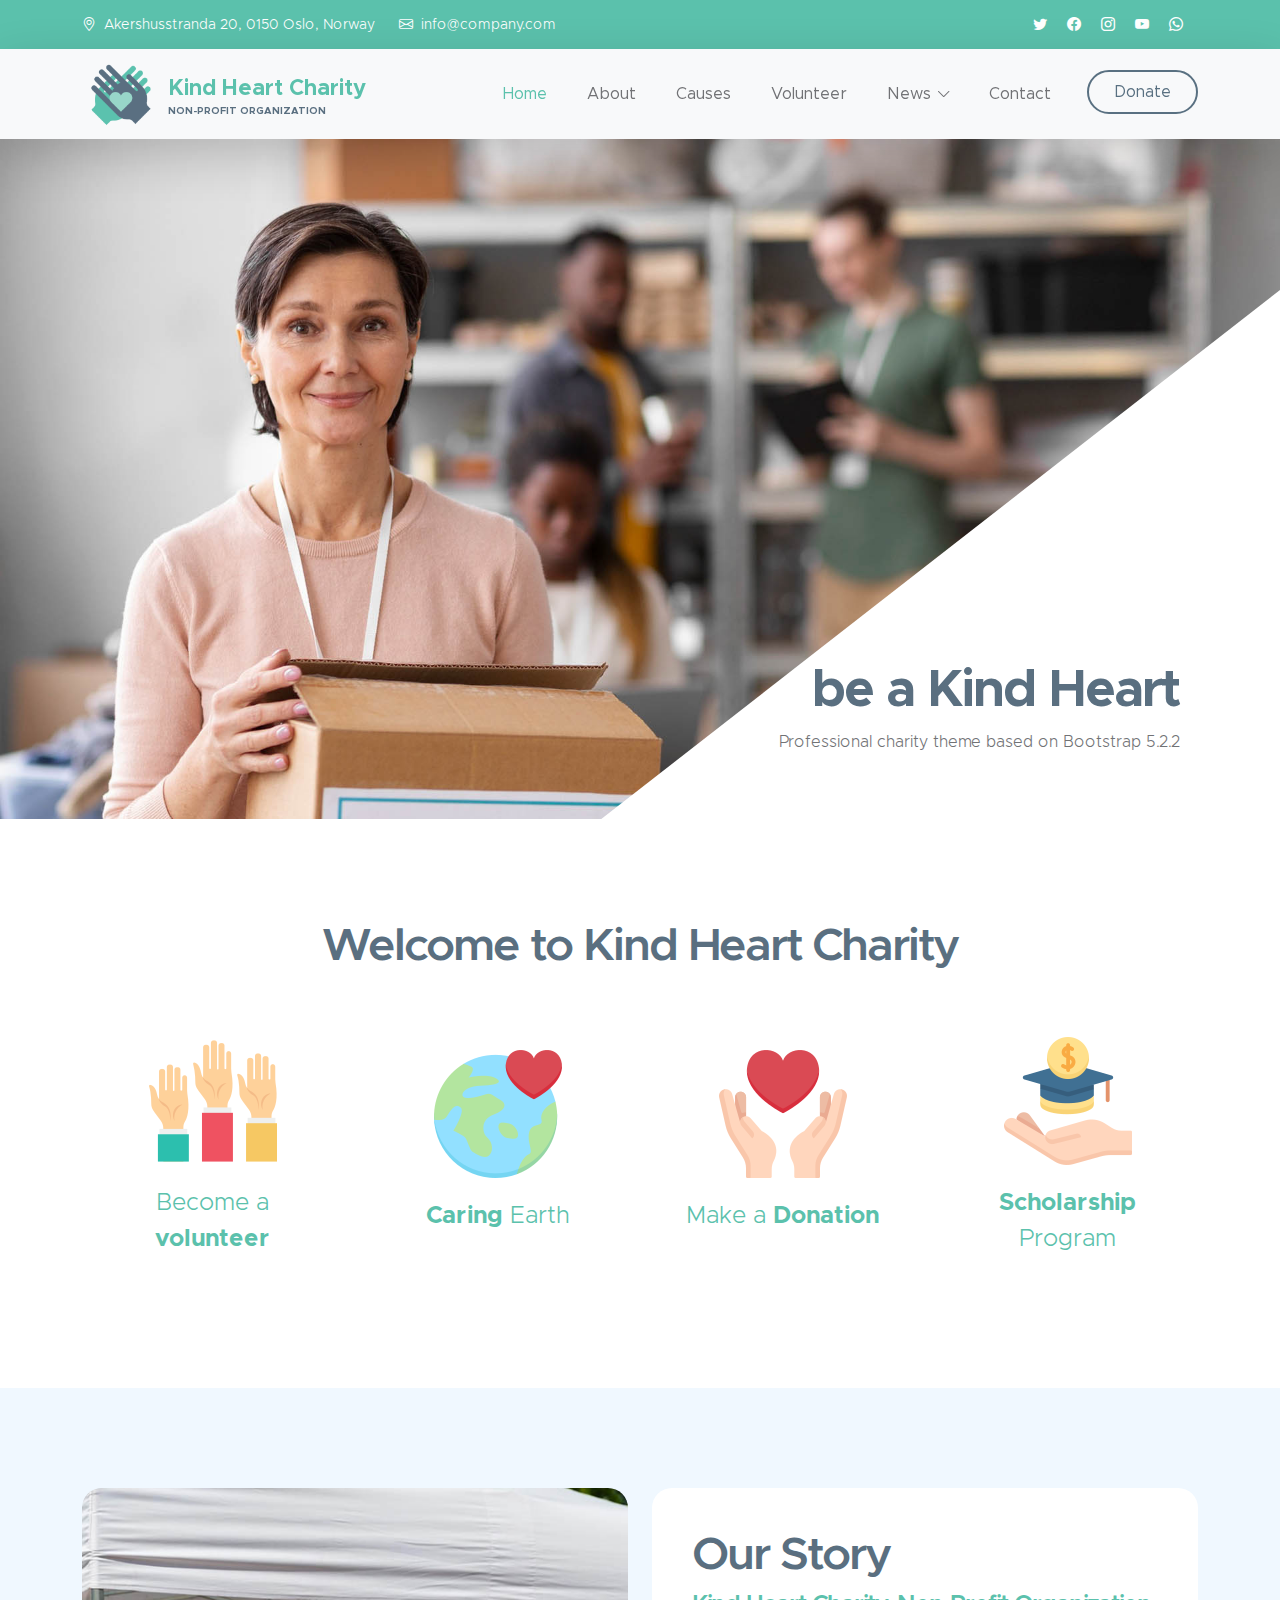
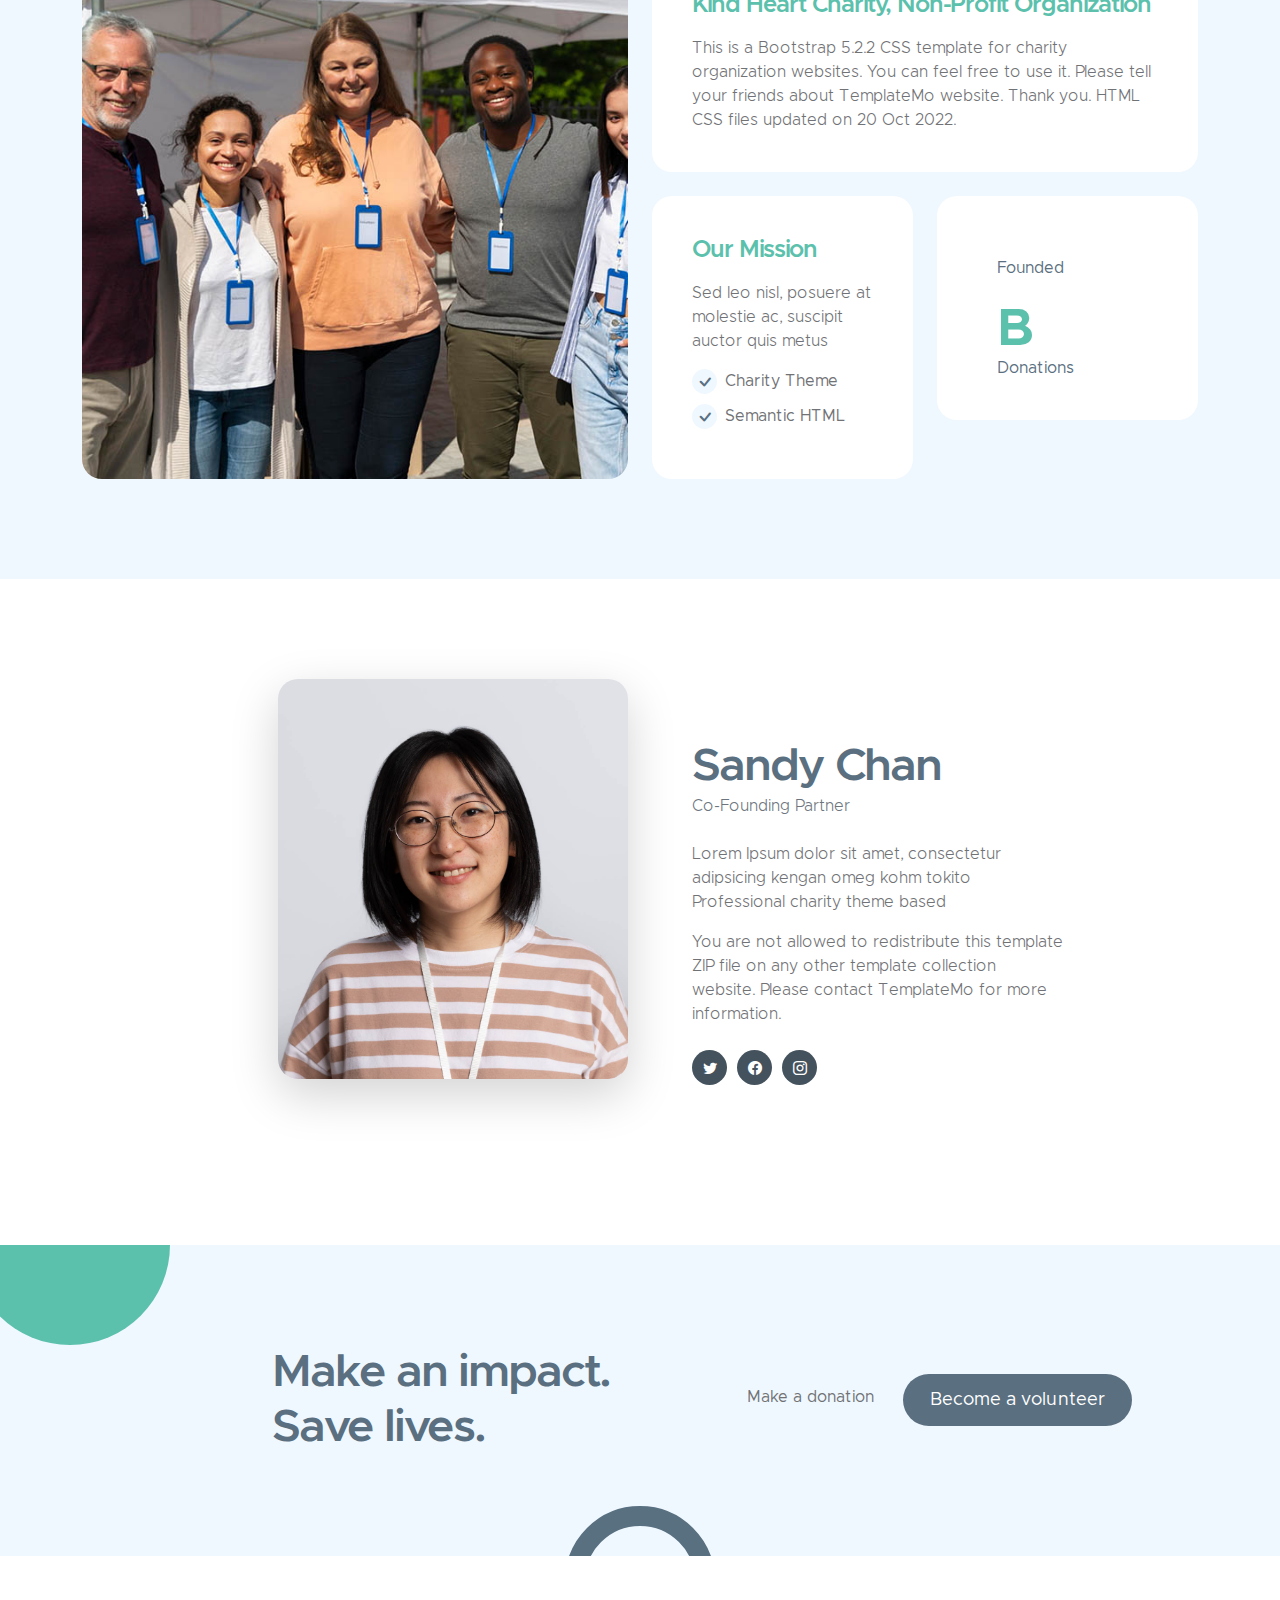
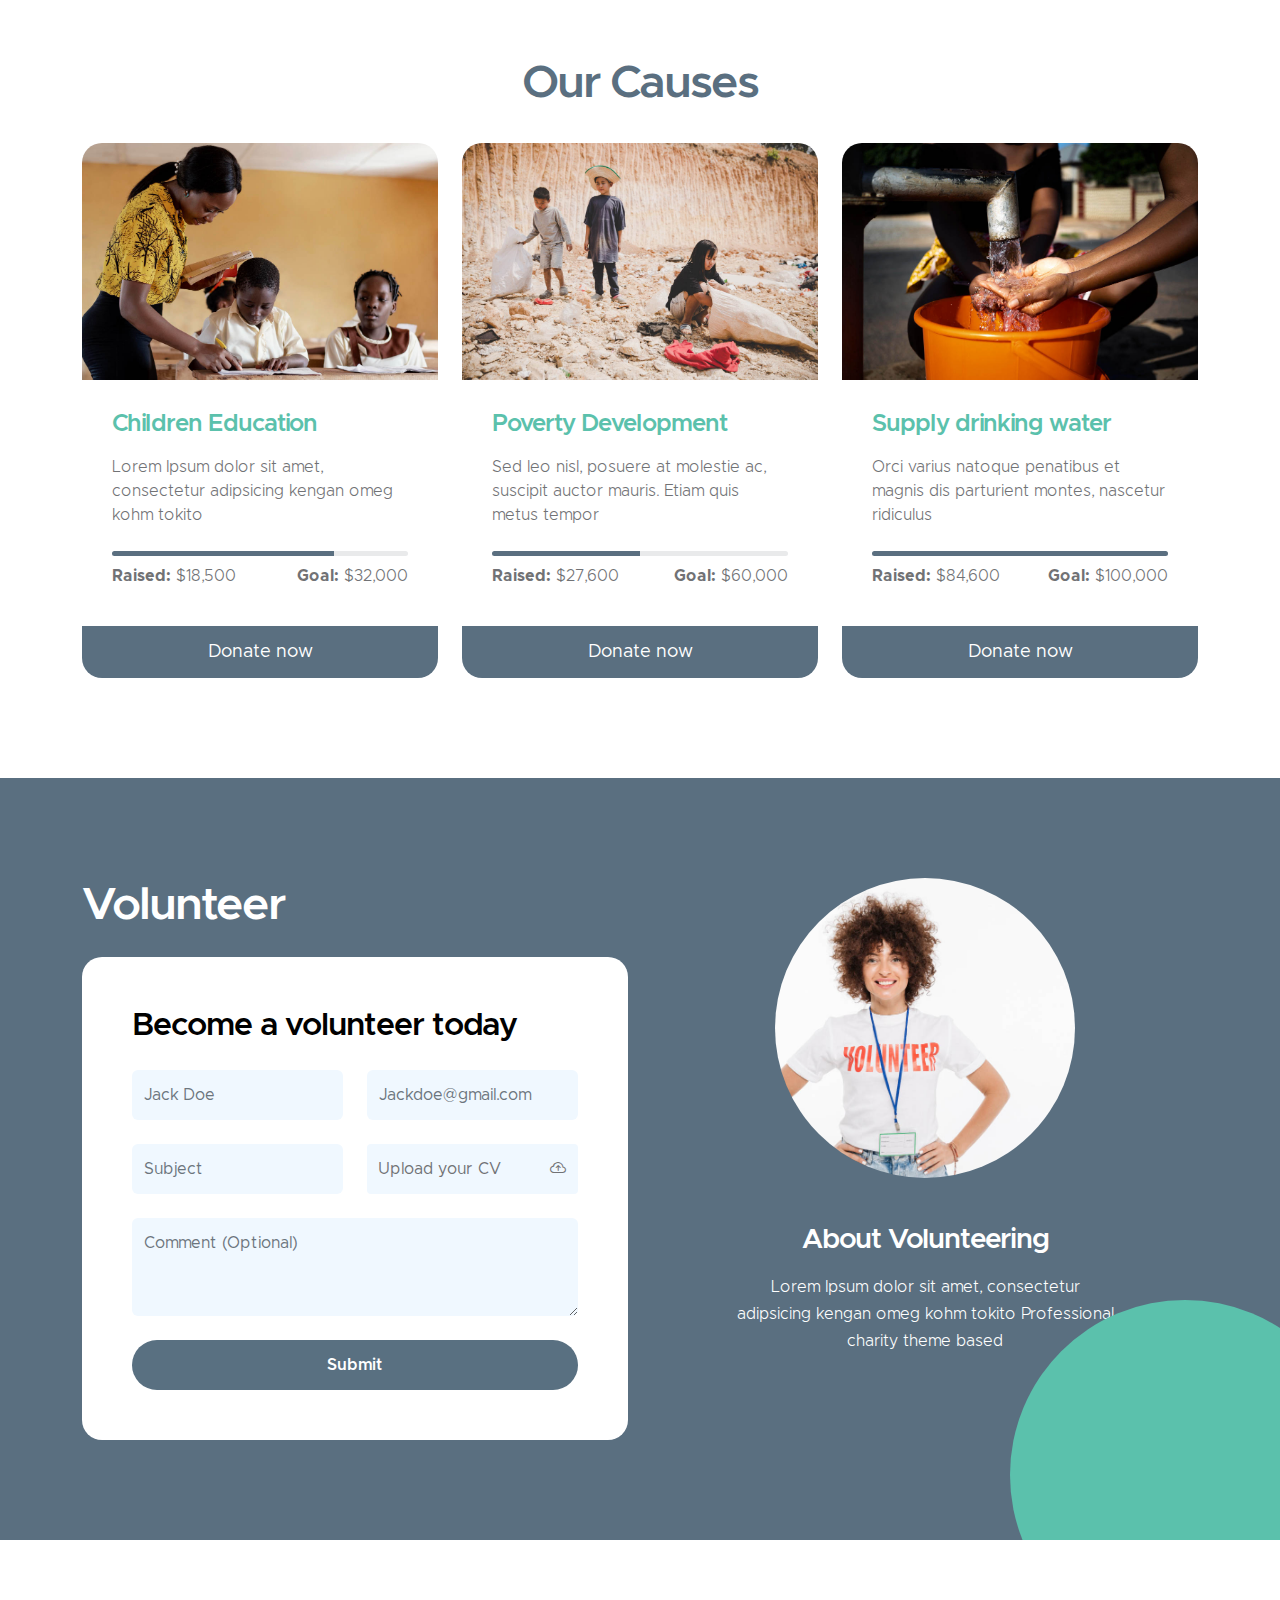
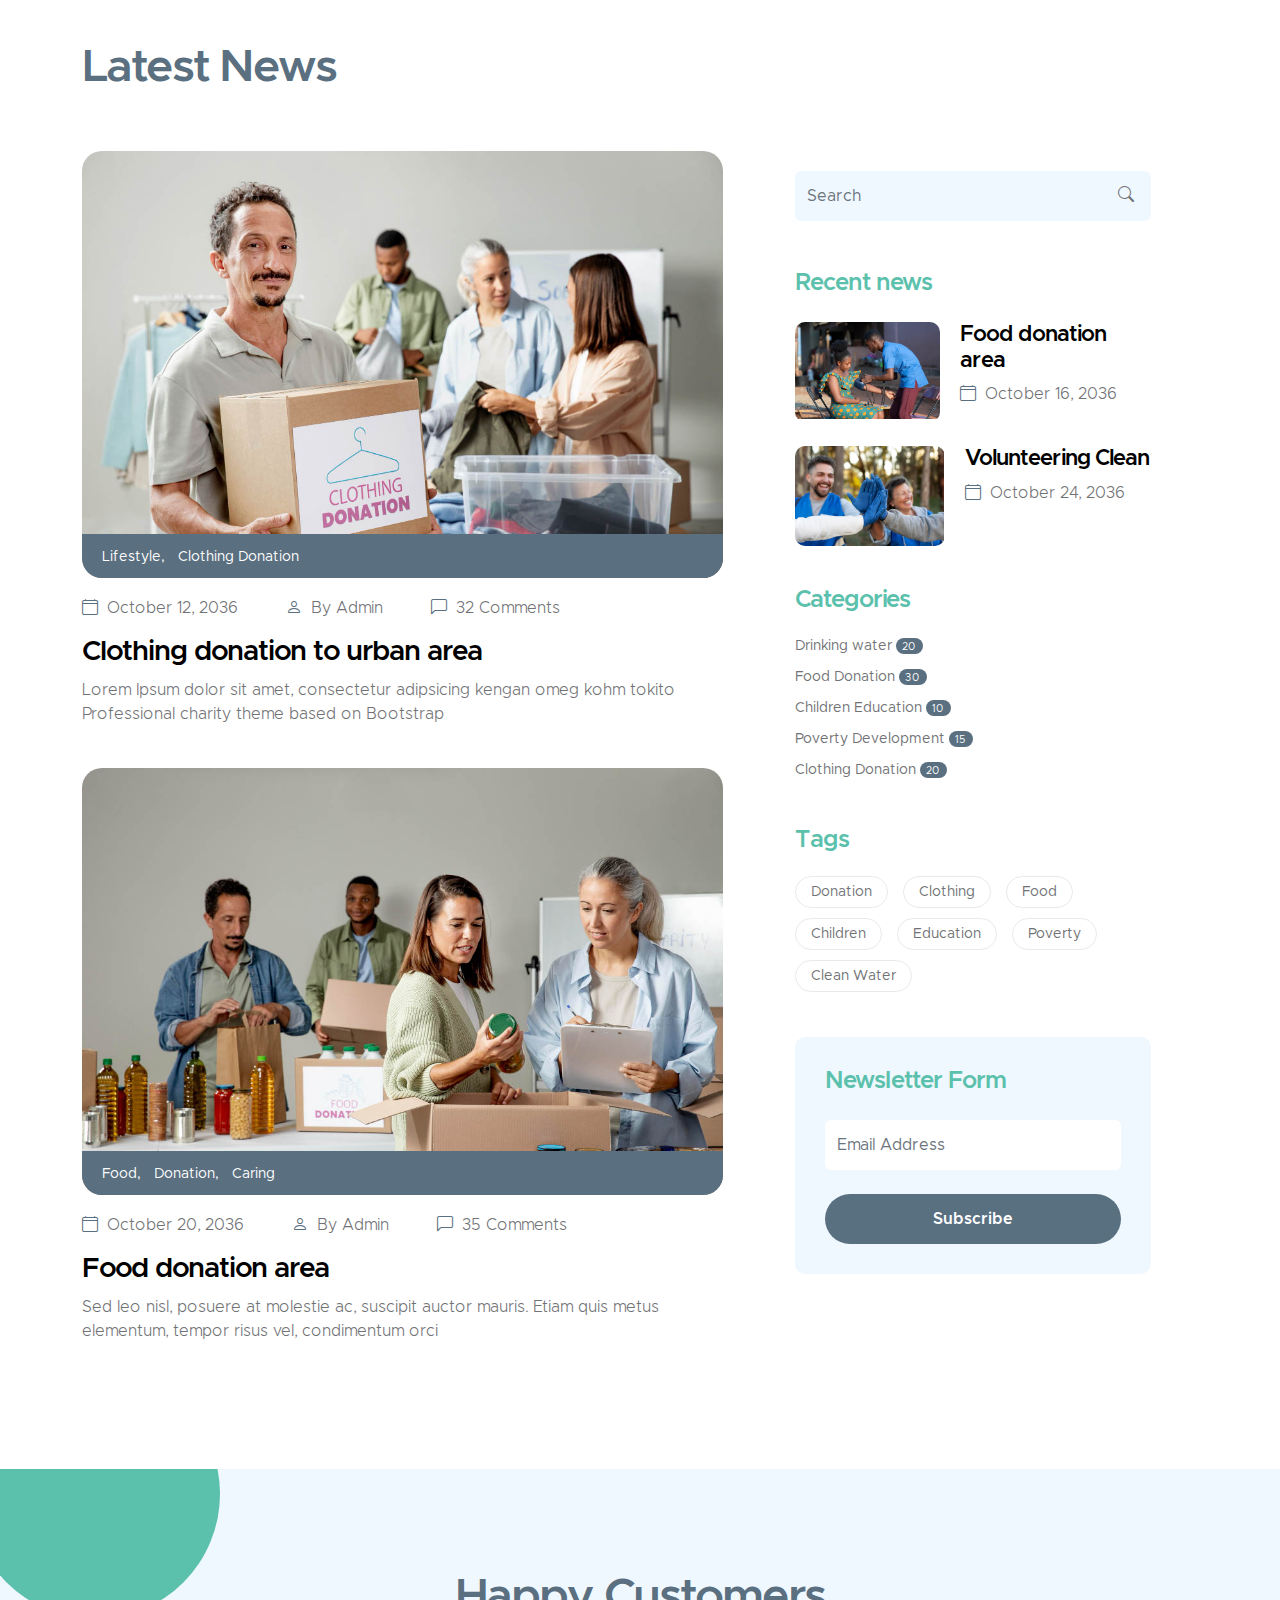
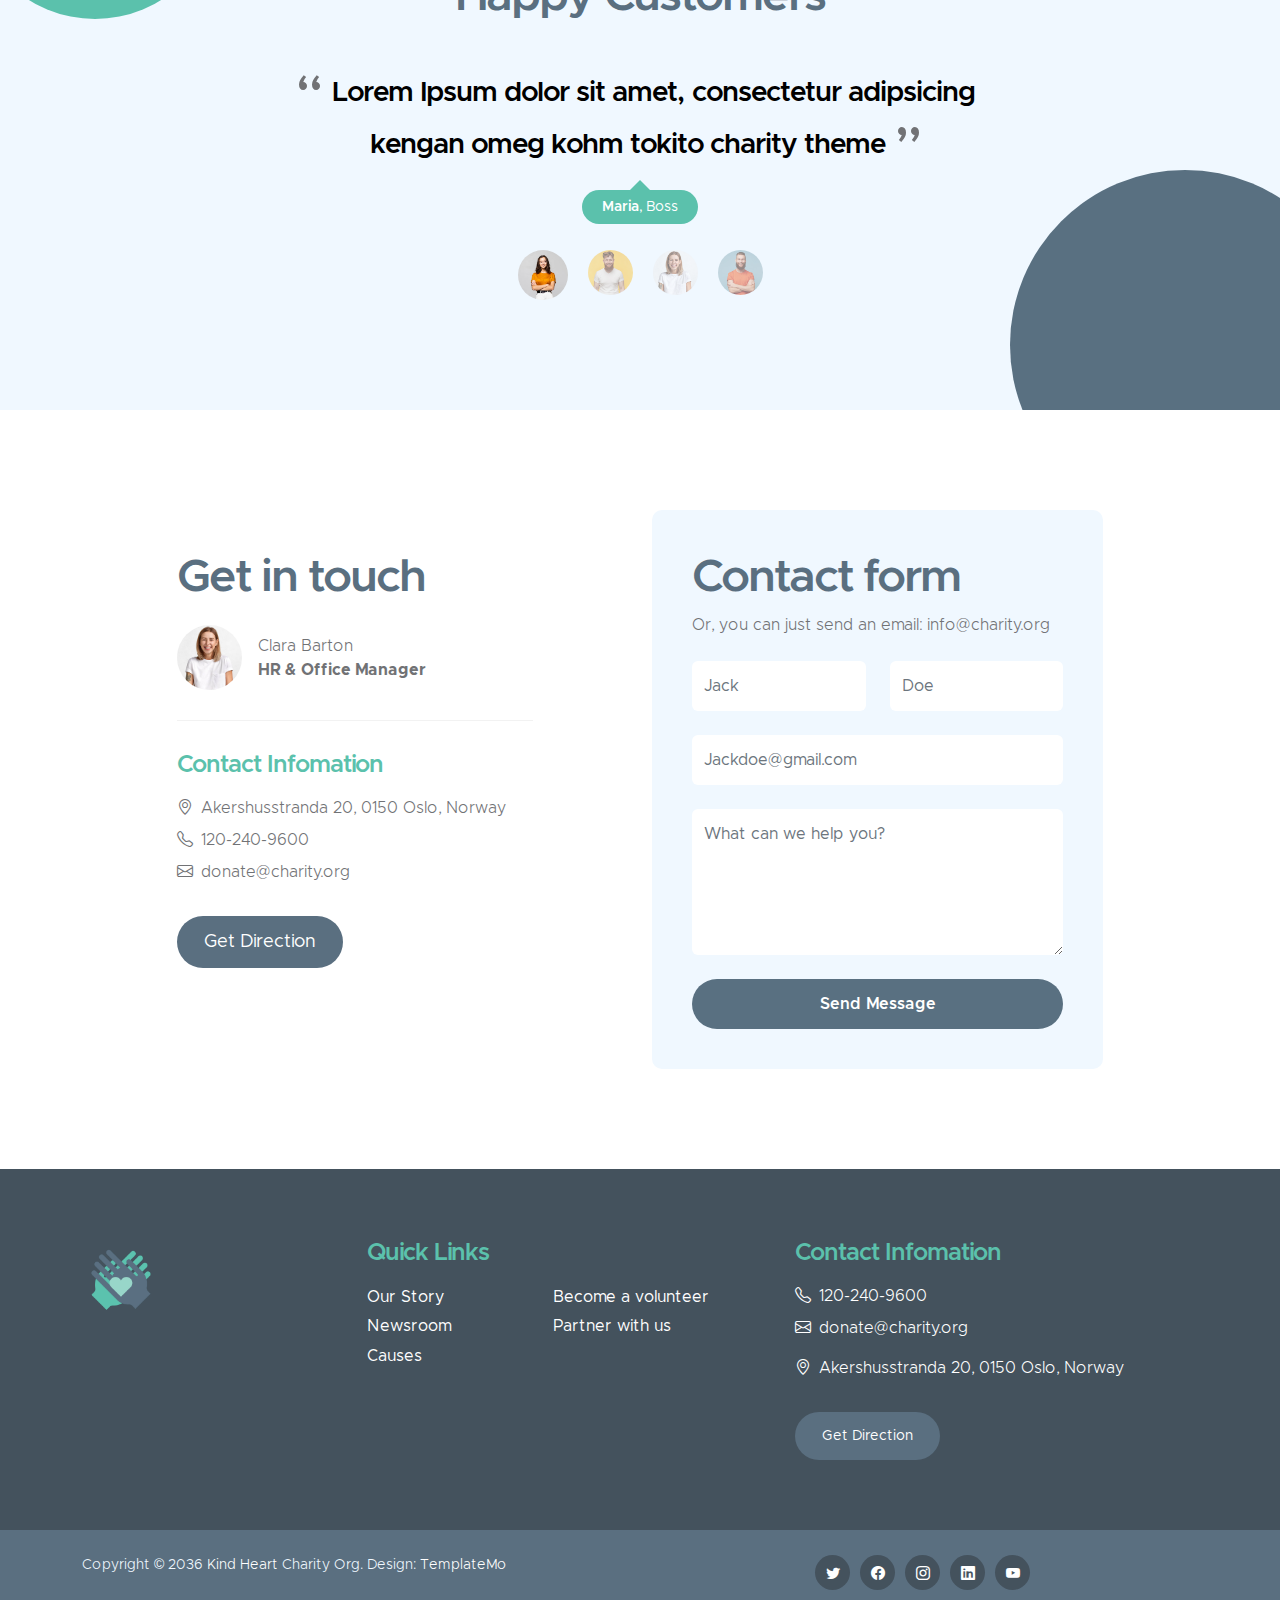
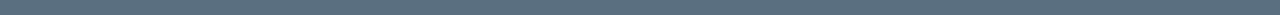
==== index.html @ f22fd6fd "Initial Commit" ====
<!doctype html>
<html lang="en">
    <head>
        <meta charset="utf-8">
        <meta name="viewport" content="width=device-width, initial-scale=1">

        <meta name="description" content="">
        <meta name="author" content="">

        <title>Kind Heart Charity - Free Bootstrap 5.2.2 CSS Template</title>

        <!-- CSS FILES -->        
        <link href="css/bootstrap.min.css" rel="stylesheet">

        <link href="css/bootstrap-icons.css" rel="stylesheet">

        <link href="css/templatemo-kind-heart-charity.css" rel="stylesheet">
<!--

TemplateMo 581 Kind Heart Charity

https://templatemo.com/tm-581-kind-heart-charity

-->

    </head>
    
    <body id="section_1">

        <header class="site-header">
            <div class="container">
                <div class="row">
                    
                    <div class="col-lg-8 col-12 d-flex flex-wrap">
                        <p class="d-flex me-4 mb-0">
                            <i class="bi-geo-alt me-2"></i>
                            Akershusstranda 20, 0150 Oslo, Norway
                        </p>

                        <p class="d-flex mb-0">
                            <i class="bi-envelope me-2"></i>

                            <a href="mailto:info@company.com">
                                info@company.com
                            </a>
                        </p>
                    </div>

                    <div class="col-lg-3 col-12 ms-auto d-lg-block d-none">
                        <ul class="social-icon">
                            <li class="social-icon-item">
                                <a href="#" class="social-icon-link bi-twitter"></a>
                            </li>

                            <li class="social-icon-item">
                                <a href="#" class="social-icon-link bi-facebook"></a>
                            </li>

                            <li class="social-icon-item">
                                <a href="#" class="social-icon-link bi-instagram"></a>
                            </li>

                            <li class="social-icon-item">
                                <a href="#" class="social-icon-link bi-youtube"></a>
                            </li>

                            <li class="social-icon-item">
                                <a href="#" class="social-icon-link bi-whatsapp"></a>
                            </li>
                        </ul>
                    </div>

                </div>
            </div>
        </header>

        <nav class="navbar navbar-expand-lg bg-light shadow-lg">
            <div class="container">
                <a class="navbar-brand" href="index.html">
                    <img src="images/logo.png" class="logo img-fluid" alt="Kind Heart Charity">
                    <span>
                        Kind Heart Charity
                        <small>Non-profit Organization</small>
                    </span>
                </a>

                <button class="navbar-toggler" type="button" data-bs-toggle="collapse" data-bs-target="#navbarNav" aria-controls="navbarNav" aria-expanded="false" aria-label="Toggle navigation">
                    <span class="navbar-toggler-icon"></span>
                </button>

                <div class="collapse navbar-collapse" id="navbarNav">
                    <ul class="navbar-nav ms-auto">
                        <li class="nav-item">
                            <a class="nav-link click-scroll" href="#top">Home</a>
                        </li>

                        <li class="nav-item">
                            <a class="nav-link click-scroll" href="#section_2">About</a>
                        </li>

                        <li class="nav-item">
                            <a class="nav-link click-scroll" href="#section_3">Causes</a>
                        </li>

                        <li class="nav-item">
                            <a class="nav-link click-scroll" href="#section_4">Volunteer</a>
                        </li>

                        <li class="nav-item dropdown">
                            <a class="nav-link click-scroll dropdown-toggle" href="#section_5" id="navbarLightDropdownMenuLink" role="button" data-bs-toggle="dropdown" aria-expanded="false">News</a>

                            <ul class="dropdown-menu dropdown-menu-light" aria-labelledby="navbarLightDropdownMenuLink">
                                <li><a class="dropdown-item" href="news.html">News Listing</a></li>

                                <li><a class="dropdown-item" href="news-detail.html">News Detail</a></li>
                            </ul>
                        </li>

                        <li class="nav-item">
                            <a class="nav-link click-scroll" href="#section_6">Contact</a>
                        </li>

                        <li class="nav-item ms-3">
                            <a class="nav-link custom-btn custom-border-btn btn" href="donate.html">Donate</a>
                        </li>
                    </ul>
                </div>
            </div>
        </nav>

        <main>

            <section class="hero-section hero-section-full-height">
                <div class="container-fluid">
                    <div class="row">

                        <div class="col-lg-12 col-12 p-0">
                            <div id="hero-slide" class="carousel carousel-fade slide" data-bs-ride="carousel">
                                <div class="carousel-inner">
                                    <div class="carousel-item active">
                                        <img src="images/slide/volunteer-helping-with-donation-box.jpg" class="carousel-image img-fluid" alt="...">
                                        
                                        <div class="carousel-caption d-flex flex-column justify-content-end">
                                            <h1>be a Kind Heart</h1>
                                            
                                            <p>Professional charity theme based on Bootstrap 5.2.2</p>
                                        </div>
                                    </div>

                                    <div class="carousel-item">
                                        <img src="images/slide/volunteer-selecting-organizing-clothes-donations-charity.jpg" class="carousel-image img-fluid" alt="...">
                                        
                                        <div class="carousel-caption d-flex flex-column justify-content-end">
                                            <h1>Non-profit</h1>
                                            
                                            <p>You can support us to grow more</p>
                                        </div>
                                    </div>

                                    <div class="carousel-item">
                                        <img src="images/slide/medium-shot-people-collecting-donations.jpg" class="carousel-image img-fluid" alt="...">
                                        
                                        <div class="carousel-caption d-flex flex-column justify-content-end">
                                            <h1>Humanity</h1>
                                            
                                            <p>Please tell your friends about our website</p>
                                        </div>
                                    </div>
                                </div>

                                <button class="carousel-control-prev" type="button" data-bs-target="#hero-slide" data-bs-slide="prev">
                                    <span class="carousel-control-prev-icon" aria-hidden="true"></span>
                                    <span class="visually-hidden">Previous</span>
                                </button>

                                <button class="carousel-control-next" type="button" data-bs-target="#hero-slide" data-bs-slide="next">
                                    <span class="carousel-control-next-icon" aria-hidden="true"></span>
                                    <span class="visually-hidden">Next</span>
                                </button>
                            </div>
                        </div>

                    </div>
                </div>
            </section>


            <section class="section-padding">
                <div class="container">
                    <div class="row">

                        <div class="col-lg-10 col-12 text-center mx-auto">
                            <h2 class="mb-5">Welcome to Kind Heart Charity</h2>
                        </div>

                        <div class="col-lg-3 col-md-6 col-12 mb-4 mb-lg-0">
                            <div class="featured-block d-flex justify-content-center align-items-center">
                                <a href="donate.html" class="d-block">
                                    <img src="images/icons/hands.png" class="featured-block-image img-fluid" alt="">

                                    <p class="featured-block-text">Become a <strong>volunteer</strong></p>
                                </a>
                            </div>
                        </div>

                        <div class="col-lg-3 col-md-6 col-12 mb-4 mb-lg-0 mb-md-4">
                            <div class="featured-block d-flex justify-content-center align-items-center">
                                <a href="donate.html" class="d-block">
                                    <img src="images/icons/heart.png" class="featured-block-image img-fluid" alt="">

                                    <p class="featured-block-text"><strong>Caring</strong> Earth</p>
                                </a>
                            </div>
                        </div>

                        <div class="col-lg-3 col-md-6 col-12 mb-4 mb-lg-0 mb-md-4">
                            <div class="featured-block d-flex justify-content-center align-items-center">
                                <a href="donate.html" class="d-block">
                                    <img src="images/icons/receive.png" class="featured-block-image img-fluid" alt="">

                                    <p class="featured-block-text">Make a <strong>Donation</strong></p>
                                </a>
                            </div>
                        </div>

                        <div class="col-lg-3 col-md-6 col-12 mb-4 mb-lg-0">
                            <div class="featured-block d-flex justify-content-center align-items-center">
                                <a href="donate.html" class="d-block">
                                    <img src="images/icons/scholarship.png" class="featured-block-image img-fluid" alt="">

                                    <p class="featured-block-text"><strong>Scholarship</strong> Program</p>
                                </a>
                            </div>
                        </div>

                    </div>
                </div>
            </section>

            <section class="section-padding section-bg" id="section_2">
                <div class="container">
                    <div class="row">

                        <div class="col-lg-6 col-12 mb-5 mb-lg-0">
                            <img src="images/group-people-volunteering-foodbank-poor-people.jpg" class="custom-text-box-image img-fluid" alt="">
                        </div>

                        <div class="col-lg-6 col-12">
                            <div class="custom-text-box">
                                <h2 class="mb-2">Our Story</h2>

                                <h5 class="mb-3">Kind Heart Charity, Non-Profit Organization</h5>

                                <p class="mb-0">This is a Bootstrap 5.2.2 CSS template for charity organization websites. You can feel free to use it. Please tell your friends about TemplateMo website. Thank you. HTML CSS files updated on 20 Oct 2022.</p>
                            </div>
                            
                            <div class="row">
                                <div class="col-lg-6 col-md-6 col-12">
                                    <div class="custom-text-box mb-lg-0">
                                        <h5 class="mb-3">Our Mission</h5>

                                        <p>Sed leo nisl, posuere at molestie ac, suscipit auctor quis metus</p>

                                        <ul class="custom-list mt-2">
                                            <li class="custom-list-item d-flex">
                                                <i class="bi-check custom-text-box-icon me-2"></i>
                                                Charity Theme
                                            </li>

                                            <li class="custom-list-item d-flex">
                                                <i class="bi-check custom-text-box-icon me-2"></i>
                                                Semantic HTML
                                            </li>
                                        </ul>
                                    </div>
                                </div>

                                <div class="col-lg-6 col-md-6 col-12">
                                    <div class="custom-text-box d-flex flex-wrap d-lg-block mb-lg-0">
                                        <div class="counter-thumb"> 
                                            <div class="d-flex">
                                                <span class="counter-number" data-from="1" data-to="2009" data-speed="1000"></span>
                                                <span class="counter-number-text"></span>
                                            </div>

                                            <span class="counter-text">Founded</span>
                                        </div> 

                                        <div class="counter-thumb mt-4"> 
                                            <div class="d-flex">
                                                <span class="counter-number" data-from="1" data-to="120" data-speed="1000"></span>
                                                <span class="counter-number-text">B</span>
                                            </div>

                                            <span class="counter-text">Donations</span>
                                        </div> 
                                    </div>
                                </div>
                            </div>
                        </div>

                    </div>
                </div>
            </section>


            <section class="about-section section-padding">
                <div class="container">
                    <div class="row">

                        <div class="col-lg-6 col-md-5 col-12">
                            <img src="images/portrait-volunteer-who-organized-donations-charity.jpg" class="about-image ms-lg-auto bg-light shadow-lg img-fluid" alt="">
                        </div>

                        <div class="col-lg-5 col-md-7 col-12">
                            <div class="custom-text-block">
                                <h2 class="mb-0">Sandy Chan</h2>

                                <p class="text-muted mb-lg-4 mb-md-4">Co-Founding Partner</p>

                                <p>Lorem Ipsum dolor sit amet, consectetur adipsicing kengan omeg kohm tokito Professional charity theme based</p>

                                <p>You are not allowed to redistribute this template ZIP file on any other template collection website. Please contact TemplateMo for more information.</p>

                                <ul class="social-icon mt-4">
                                    <li class="social-icon-item">
                                        <a href="#" class="social-icon-link bi-twitter"></a>
                                    </li>

                                    <li class="social-icon-item">
                                        <a href="#" class="social-icon-link bi-facebook"></a>
                                    </li>

                                    <li class="social-icon-item">
                                        <a href="#" class="social-icon-link bi-instagram"></a>
                                    </li>
                                </ul>
                            </div>
                        </div>

                    </div>
                </div>
            </section>

            <section class="cta-section section-padding section-bg">
                <div class="container">
                    <div class="row justify-content-center align-items-center">

                        <div class="col-lg-5 col-12 ms-auto">
                            <h2 class="mb-0">Make an impact. <br> Save lives.</h2>
                        </div>

                        <div class="col-lg-5 col-12">
                            <a href="#" class="me-4">Make a donation</a>

                            <a href="#section_4" class="custom-btn btn smoothscroll">Become a volunteer</a>
                        </div>

                    </div>
                </div>
            </section>


            <section class="section-padding" id="section_3">
                <div class="container">
                    <div class="row">

                        <div class="col-lg-12 col-12 text-center mb-4">
                            <h2>Our Causes</h2>
                        </div>

                        <div class="col-lg-4 col-md-6 col-12 mb-4 mb-lg-0">
                            <div class="custom-block-wrap">
                                <img src="images/causes/group-african-kids-paying-attention-class.jpg" class="custom-block-image img-fluid" alt="">

                                <div class="custom-block">
                                    <div class="custom-block-body">
                                        <h5 class="mb-3">Children Education</h5>

                                        <p>Lorem Ipsum dolor sit amet, consectetur adipsicing kengan omeg kohm tokito</p>

                                        <div class="progress mt-4">
                                            <div class="progress-bar w-75" role="progressbar" aria-valuenow="75" aria-valuemin="0" aria-valuemax="100"></div>
                                        </div>

                                        <div class="d-flex align-items-center my-2">
                                            <p class="mb-0">
                                                <strong>Raised:</strong>
                                                $18,500
                                            </p>

                                            <p class="ms-auto mb-0">
                                                <strong>Goal:</strong>
                                                $32,000
                                            </p>
                                        </div>
                                    </div>

                                    <a href="donate.html" class="custom-btn btn">Donate now</a>
                                </div>
                            </div>
                        </div>

                        <div class="col-lg-4 col-md-6 col-12 mb-4 mb-lg-0">
                            <div class="custom-block-wrap">
                                <img src="images/causes/poor-child-landfill-looks-forward-with-hope.jpg" class="custom-block-image img-fluid" alt="">

                                <div class="custom-block">
                                    <div class="custom-block-body">
                                        <h5 class="mb-3">Poverty Development</h5>

                                        <p>Sed leo nisl, posuere at molestie ac, suscipit auctor mauris. Etiam quis metus tempor</p>

                                        <div class="progress mt-4">
                                            <div class="progress-bar w-50" role="progressbar" aria-valuenow="50" aria-valuemin="0" aria-valuemax="100"></div>
                                        </div>

                                        <div class="d-flex align-items-center my-2">
                                            <p class="mb-0">
                                                <strong>Raised:</strong>
                                                $27,600
                                            </p>

                                            <p class="ms-auto mb-0">
                                                <strong>Goal:</strong>
                                                $60,000
                                            </p>
                                        </div>
                                    </div>

                                    <a href="donate.html" class="custom-btn btn">Donate now</a>
                                </div>
                            </div>
                        </div>

                        <div class="col-lg-4 col-md-6 col-12">
                            <div class="custom-block-wrap">
                                <img src="images/causes/african-woman-pouring-water-recipient-outdoors.jpg" class="custom-block-image img-fluid" alt="">

                                <div class="custom-block">
                                    <div class="custom-block-body">
                                        <h5 class="mb-3">Supply drinking water</h5>

                                        <p>Orci varius natoque penatibus et magnis dis parturient montes, nascetur ridiculus</p>

                                        <div class="progress mt-4">
                                            <div class="progress-bar w-100" role="progressbar" aria-valuenow="100" aria-valuemin="0" aria-valuemax="100"></div>
                                        </div>

                                        <div class="d-flex align-items-center my-2">
                                            <p class="mb-0">
                                                <strong>Raised:</strong>
                                                $84,600
                                            </p>

                                            <p class="ms-auto mb-0">
                                                <strong>Goal:</strong>
                                                $100,000
                                            </p>
                                        </div>
                                    </div>

                                    <a href="donate.html" class="custom-btn btn">Donate now</a>
                                </div>
                            </div>
                        </div>

                    </div>
                </div>
            </section>

            <section class="volunteer-section section-padding" id="section_4">
                <div class="container">
                    <div class="row">

                        <div class="col-lg-6 col-12">
                            <h2 class="text-white mb-4">Volunteer</h2>

                            <form class="custom-form volunteer-form mb-5 mb-lg-0" action="#" method="post" role="form">
                                <h3 class="mb-4">Become a volunteer today</h3>

                                <div class="row">
                                    <div class="col-lg-6 col-12">
                                        <input type="text" name="volunteer-name" id="volunteer-name" class="form-control" placeholder="Jack Doe" required>
                                    </div>

                                    <div class="col-lg-6 col-12">    
                                        <input type="email" name="volunteer-email" id="volunteer-email" pattern="[^ @]*@[^ @]*" class="form-control" placeholder="Jackdoe@gmail.com" required>
                                    </div>

                                    <div class="col-lg-6 col-12">
                                        <input type="text" name="volunteer-subject" id="volunteer-subject" class="form-control" placeholder="Subject" required>
                                    </div>

                                    <div class="col-lg-6 col-12">
                                        <div class="input-group input-group-file">
                                            <input type="file" class="form-control" id="inputGroupFile02">
                                            
                                            <label class="input-group-text" for="inputGroupFile02">Upload your CV</label>

                                            <i class="bi-cloud-arrow-up ms-auto"></i>
                                        </div>
                                    </div>
                                </div>

                                <textarea name="volunteer-message" rows="3" class="form-control" id="volunteer-message" placeholder="Comment (Optional)"></textarea>

                                <button type="submit" class="form-control">Submit</button>
                            </form>
                        </div>

                        <div class="col-lg-6 col-12">
                            <img src="images/smiling-casual-woman-dressed-volunteer-t-shirt-with-badge.jpg" class="volunteer-image img-fluid" alt="">

                            <div class="custom-block-body text-center">
                                <h4 class="text-white mt-lg-3 mb-lg-3">About Volunteering</h4>

                                <p class="text-white">Lorem Ipsum dolor sit amet, consectetur adipsicing kengan omeg kohm tokito Professional charity theme based</p>
                            </div>
                        </div>

                    </div>
                </div>
            </section>

            <section class="news-section section-padding" id="section_5">
                <div class="container">
                    <div class="row">

                        <div class="col-lg-12 col-12 mb-5">
                            <h2>Latest News</h2>
                        </div>

                        <div class="col-lg-7 col-12">
                            <div class="news-block">
                                <div class="news-block-top">
                                    <a href="news-detail.html">
                                        <img src="images/news/medium-shot-volunteers-with-clothing-donations.jpg" class="news-image img-fluid" alt="">
                                    </a>

                                    <div class="news-category-block">
                                        <a href="#" class="category-block-link">
                                            Lifestyle,
                                        </a>

                                        <a href="#" class="category-block-link">
                                            Clothing Donation
                                        </a>
                                    </div>
                                </div>

                                <div class="news-block-info">
                                    <div class="d-flex mt-2">
                                        <div class="news-block-date">
                                            <p>
                                                <i class="bi-calendar4 custom-icon me-1"></i>
                                                October 12, 2036
                                            </p>
                                        </div>

                                        <div class="news-block-author mx-5">
                                            <p>
                                                <i class="bi-person custom-icon me-1"></i>
                                                By Admin
                                            </p>
                                        </div>

                                        <div class="news-block-comment">
                                            <p>
                                                <i class="bi-chat-left custom-icon me-1"></i>
                                                32 Comments
                                            </p>
                                        </div>
                                    </div>

                                    <div class="news-block-title mb-2">
                                        <h4><a href="news-detail.html" class="news-block-title-link">Clothing donation to urban area</a></h4>
                                    </div>

                                    <div class="news-block-body">
                                        <p>Lorem Ipsum dolor sit amet, consectetur adipsicing kengan omeg kohm tokito Professional charity theme based on Bootstrap</p>
                                    </div>
                                </div>
                            </div>

                            <div class="news-block mt-3">
                                <div class="news-block-top">
                                    <a href="news-detail.html">
                                        <img src="images/news/medium-shot-people-collecting-foodstuff.jpg" class="news-image img-fluid" alt="">
                                    </a>

                                    <div class="news-category-block">
                                        <a href="#" class="category-block-link">
                                            Food,
                                        </a>

                                        <a href="#" class="category-block-link">
                                            Donation,
                                        </a>

                                        <a href="#" class="category-block-link">
                                            Caring
                                        </a>
                                    </div>
                                </div>

                                <div class="news-block-info">
                                    <div class="d-flex mt-2">
                                        <div class="news-block-date">
                                            <p>
                                                <i class="bi-calendar4 custom-icon me-1"></i>
                                                October 20, 2036
                                            </p>
                                        </div>

                                        <div class="news-block-author mx-5">
                                            <p>
                                                <i class="bi-person custom-icon me-1"></i>
                                                By Admin
                                            </p>
                                        </div>

                                        <div class="news-block-comment">
                                            <p>
                                                <i class="bi-chat-left custom-icon me-1"></i>
                                                35 Comments
                                            </p>
                                        </div>
                                    </div>

                                    <div class="news-block-title mb-2">
                                        <h4><a href="news-detail.html" class="news-block-title-link">Food donation area</a></h4>
                                    </div>

                                    <div class="news-block-body">
                                        <p>Sed leo nisl, posuere at molestie ac, suscipit auctor mauris. Etiam quis metus elementum, tempor risus vel, condimentum orci</p>
                                    </div>
                                </div>
                            </div>
                        </div>

                        <div class="col-lg-4 col-12 mx-auto">
                            <form class="custom-form search-form" action="#" method="get" role="form">
                                <input name="search" type="search" class="form-control" id="search" placeholder="Search" aria-label="Search">

                                <button type="submit" class="form-control">
                                    <i class="bi-search"></i>
                                </button>
                            </form>

                            <h5 class="mt-5 mb-3">Recent news</h5>

                            <div class="news-block news-block-two-col d-flex mt-4">
                                <div class="news-block-two-col-image-wrap">
                                    <a href="news-detail.html">
                                        <img src="images/news/africa-humanitarian-aid-doctor.jpg" class="news-image img-fluid" alt="">
                                    </a>
                                </div>

                                <div class="news-block-two-col-info">
                                    <div class="news-block-title mb-2">
                                        <h6><a href="news-detail.html" class="news-block-title-link">Food donation area</a></h6>
                                    </div>

                                    <div class="news-block-date">
                                        <p>
                                            <i class="bi-calendar4 custom-icon me-1"></i>
                                            October 16, 2036
                                        </p>
                                    </div>
                                </div>
                            </div>

                            <div class="news-block news-block-two-col d-flex mt-4">
                                <div class="news-block-two-col-image-wrap">
                                    <a href="news-detail.html">
                                        <img src="images/news/close-up-happy-people-working-together.jpg" class="news-image img-fluid" alt="">
                                    </a>
                                </div>

                                <div class="news-block-two-col-info">
                                    <div class="news-block-title mb-2">
                                        <h6><a href="news-detail.html" class="news-block-title-link">Volunteering Clean</a></h6>
                                    </div>

                                    <div class="news-block-date">
                                        <p>
                                            <i class="bi-calendar4 custom-icon me-1"></i>
                                            October 24, 2036
                                        </p>
                                    </div>
                                </div>
                            </div>

                            <div class="category-block d-flex flex-column">
                                <h5 class="mb-3">Categories</h5>

                                <a href="#" class="category-block-link">
                                    Drinking water
                                    <span class="badge">20</span>
                                </a>

                                <a href="#" class="category-block-link">
                                    Food Donation
                                    <span class="badge">30</span>
                                </a>

                                <a href="#" class="category-block-link">
                                    Children Education
                                    <span class="badge">10</span>
                                </a>

                                <a href="#" class="category-block-link">
                                    Poverty Development
                                    <span class="badge">15</span>
                                </a>

                                <a href="#" class="category-block-link">
                                    Clothing Donation
                                    <span class="badge">20</span>
                                </a>
                            </div>

                            <div class="tags-block">
                                <h5 class="mb-3">Tags</h5>

                                <a href="#" class="tags-block-link">
                                    Donation
                                </a>

                                <a href="#" class="tags-block-link">
                                    Clothing
                                </a>

                                <a href="#" class="tags-block-link">
                                    Food
                                </a>

                                <a href="#" class="tags-block-link">
                                    Children
                                </a>

                                <a href="#" class="tags-block-link">
                                    Education
                                </a>

                                <a href="#" class="tags-block-link">
                                    Poverty
                                </a>

                                <a href="#" class="tags-block-link">
                                    Clean Water
                                </a>
                            </div>

                            <form class="custom-form subscribe-form" action="#" method="get" role="form">
                                <h5 class="mb-4">Newsletter Form</h5>

                                <input type="email" name="subscribe-email" id="subscribe-email" pattern="[^ @]*@[^ @]*" class="form-control" placeholder="Email Address" required>

                                <div class="col-lg-12 col-12">
                                    <button type="submit" class="form-control">Subscribe</button>
                                </div>
                            </form>
                        </div>

                    </div>
                </div>
            </section>


            <section class="testimonial-section section-padding section-bg">
                <div class="container">
                    <div class="row">

                        <div class="col-lg-8 col-12 mx-auto">
                            <h2 class="mb-lg-3">Happy Customers</h2>
                            
                                <div id="testimonial-carousel" class="carousel carousel-fade slide" data-bs-ride="carousel">

                                    <div class="carousel-inner">
                                        <div class="carousel-item active">
                                           <div class="carousel-caption">
                                                <h4 class="carousel-title">Lorem Ipsum dolor sit amet, consectetur adipsicing kengan omeg kohm tokito charity theme</h4>

                                                <small class="carousel-name"><span class="carousel-name-title">Maria</span>, Boss</small>
                                           </div>
                                        </div>

                                        <div class="carousel-item">
                                            <div class="carousel-caption">
                                                <h4 class="carousel-title">Sed leo nisl, posuere at molestie ac, suscipit auctor mauris quis metus tempor orci</h4>

                                                <small class="carousel-name"><span class="carousel-name-title">Thomas</span>, Partner</small>
                                            </div>
                                        </div>

                                        <div class="carousel-item">
                                            <div class="carousel-caption">
                                                <h4 class="carousel-title">Lorem Ipsum dolor sit amet, consectetur adipsicing kengan omeg kohm tokito charity theme</h4>

                                                <small class="carousel-name"><span class="carousel-name-title">Jane</span>, Advisor</small>
                                            </div>
                                        </div>

                                        <div class="carousel-item">
                                            <div class="carousel-caption">
                                                <h4 class="carousel-title">Sed leo nisl, posuere at molestie ac, suscipit auctor mauris quis metus tempor orci</h4>

                                                <small class="carousel-name"><span class="carousel-name-title">Bob</span>, Entreprenuer</small>
                                           </div>
                                        </div>

                                          <ol class="carousel-indicators">
                                               <li data-bs-target="#testimonial-carousel" data-bs-slide-to="0" class="active">
                                                    <img src="images/avatar/portrait-beautiful-young-woman-standing-grey-wall.jpg" class="img-fluid rounded-circle avatar-image" alt="avatar">
                                               </li>

                                               <li data-bs-target="#testimonial-carousel" data-bs-slide-to="1" class="">
                                                    <img src="images/avatar/portrait-young-redhead-bearded-male.jpg" class="img-fluid rounded-circle avatar-image" alt="avatar">
                                               </li>

                                               <li data-bs-target="#testimonial-carousel" data-bs-slide-to="2" class="">
                                                    <img src="images/avatar/pretty-blonde-woman-wearing-white-t-shirt.jpg" class="img-fluid rounded-circle avatar-image" alt="avatar">
                                               </li>

                                               <li data-bs-target="#testimonial-carousel" data-bs-slide-to="3" class="">
                                                    <img src="images/avatar/studio-portrait-emotional-happy-funny.jpg" class="img-fluid rounded-circle avatar-image" alt="avatar">
                                               </li>
                                          </ol>

                                 </div>
                            </div>
                        </div>

                    </div>
                </div>
            </section>


            <section class="contact-section section-padding" id="section_6">
                <div class="container">
                    <div class="row">

                        <div class="col-lg-4 col-12 ms-auto mb-5 mb-lg-0">
                            <div class="contact-info-wrap">
                                <h2>Get in touch</h2>

                                <div class="contact-image-wrap d-flex flex-wrap">
                                    <img src="images/avatar/pretty-blonde-woman-wearing-white-t-shirt.jpg" class="img-fluid avatar-image" alt="">

                                    <div class="d-flex flex-column justify-content-center ms-3">
                                        <p class="mb-0">Clara Barton</p>
                                        <p class="mb-0"><strong>HR & Office Manager</strong></p>
                                    </div>
                                </div>

                                <div class="contact-info">
                                    <h5 class="mb-3">Contact Infomation</h5>

                                    <p class="d-flex mb-2">
                                        <i class="bi-geo-alt me-2"></i>
                                        Akershusstranda 20, 0150 Oslo, Norway
                                    </p>

                                    <p class="d-flex mb-2">
                                        <i class="bi-telephone me-2"></i>

                                        <a href="tel: 120-240-9600">
                                            120-240-9600
                                        </a>
                                    </p>

                                    <p class="d-flex">
                                        <i class="bi-envelope me-2"></i>

                                        <a href="mailto:info@yourgmail.com">
                                            donate@charity.org
                                        </a>
                                    </p>

                                    <a href="#" class="custom-btn btn mt-3">Get Direction</a>
                                </div>
                            </div>
                        </div>

                        <div class="col-lg-5 col-12 mx-auto">
                            <form class="custom-form contact-form" action="#" method="post" role="form">
                                <h2>Contact form</h2>

                                <p class="mb-4">Or, you can just send an email:
                                    <a href="#">info@charity.org</a>
                                </p>
                                <div class="row">
                                    <div class="col-lg-6 col-md-6 col-12">
                                        <input type="text" name="first-name" id="first-name" class="form-control" placeholder="Jack" required>
                                    </div>

                                    <div class="col-lg-6 col-md-6 col-12">
                                        <input type="text" name="last-name" id="last-name" class="form-control" placeholder="Doe" required>
                                    </div>
                                </div>

                                <input type="email" name="email" id="email" pattern="[^ @]*@[^ @]*" class="form-control" placeholder="Jackdoe@gmail.com" required>

                                <textarea name="message" rows="5" class="form-control" id="message" placeholder="What can we help you?"></textarea>

                                <button type="submit" class="form-control">Send Message</button>
                            </form>
                        </div>

                    </div>
                </div>
            </section>
        </main>

        <footer class="site-footer">
            <div class="container">
                <div class="row">
                    <div class="col-lg-3 col-12 mb-4">
                        <img src="images/logo.png" class="logo img-fluid" alt="">
                    </div>

                    <div class="col-lg-4 col-md-6 col-12 mb-4">
                        <h5 class="site-footer-title mb-3">Quick Links</h5>

                        <ul class="footer-menu">
                            <li class="footer-menu-item"><a href="#" class="footer-menu-link">Our Story</a></li>

                            <li class="footer-menu-item"><a href="#" class="footer-menu-link">Newsroom</a></li>

                            <li class="footer-menu-item"><a href="#" class="footer-menu-link">Causes</a></li>

                            <li class="footer-menu-item"><a href="#" class="footer-menu-link">Become a volunteer</a></li>

                            <li class="footer-menu-item"><a href="#" class="footer-menu-link">Partner with us</a></li>
                        </ul>
                    </div>

                    <div class="col-lg-4 col-md-6 col-12 mx-auto">
                        <h5 class="site-footer-title mb-3">Contact Infomation</h5>

                        <p class="text-white d-flex mb-2">
                            <i class="bi-telephone me-2"></i>

                            <a href="tel: 120-240-9600" class="site-footer-link">
                                120-240-9600
                            </a>
                        </p>

                        <p class="text-white d-flex">
                            <i class="bi-envelope me-2"></i>

                            <a href="mailto:info@yourgmail.com" class="site-footer-link">
                                donate@charity.org
                            </a>
                        </p>

                        <p class="text-white d-flex mt-3">
                            <i class="bi-geo-alt me-2"></i>
                            Akershusstranda 20, 0150 Oslo, Norway
                        </p>

                        <a href="#" class="custom-btn btn mt-3">Get Direction</a>
                    </div>
                </div>
            </div>

            <div class="site-footer-bottom">
                <div class="container">
                    <div class="row">

                        <div class="col-lg-6 col-md-7 col-12">
                            <p class="copyright-text mb-0">Copyright © 2036 <a href="#">Kind Heart</a> Charity Org.
                        	Design: <a href="https://templatemo.com" target="_blank">TemplateMo</a></p>
                        </div>
                        
                        <div class="col-lg-6 col-md-5 col-12 d-flex justify-content-center align-items-center mx-auto">
                            <ul class="social-icon">
                                <li class="social-icon-item">
                                    <a href="#" class="social-icon-link bi-twitter"></a>
                                </li>

                                <li class="social-icon-item">
                                    <a href="#" class="social-icon-link bi-facebook"></a>
                                </li>

                                <li class="social-icon-item">
                                    <a href="#" class="social-icon-link bi-instagram"></a>
                                </li>

                                <li class="social-icon-item">
                                    <a href="#" class="social-icon-link bi-linkedin"></a>
                                </li>

                                <li class="social-icon-item">
                                    <a href="https://youtube.com/templatemo" class="social-icon-link bi-youtube"></a>
                                </li>
                            </ul>
                        </div>
                        
                    </div>
                </div>
            </div>
        </footer>

        <!-- JAVASCRIPT FILES -->
        <script src="js/jquery.min.js"></script>
        <script src="js/bootstrap.min.js"></script>
        <script src="js/jquery.sticky.js"></script>
        <script src="js/click-scroll.js"></script>
        <script src="js/counter.js"></script>
        <script src="js/custom.js"></script>

    </body>
</html>
---- css/templatemo-kind-heart-charity.css ----
/*

TemplateMo 581 Kind Heart Charity

https://templatemo.com/tm-581-kind-heart-charity

*/



@font-face {
    font-family: 'Metropolis';
    src: url('../fonts/Metropolis/Metropolis-Regular.woff2') format('woff2'),
        url('../fonts/Metropolis/Metropolis-Regular.woff') format('woff');
    font-weight: normal;
    font-style: normal;
    font-display: swap;
}

@font-face {
    font-family: 'Metropolis';
    src: url('../fonts/Metropolis/Metropolis-Light.woff2') format('woff2'),
        url('../fonts/Metropolis/Metropolis-Light.woff') format('woff');
    font-weight: 300;
    font-style: normal;
    font-display: swap;
}

@font-face {
    font-family: 'Metropolis';
    src: url('../fonts/Metropolis/Metropolis-SemiBold.woff2') format('woff2'),
        url('../fonts/Metropolis/Metropolis-SemiBold.woff') format('woff');
    font-weight: 600;
    font-style: normal;
    font-display: swap;
}

@font-face {
    font-family: 'Metropolis';
    src: url('../fonts/Metropolis/Metropolis-Bold.woff2') format('woff2'),
        url('../fonts/Metropolis/Metropolis-Bold.woff') format('woff');
    font-weight: bold;
    font-style: normal;
    font-display: swap;
}

/*---------------------------------------
  CUSTOM PROPERTIES ( VARIABLES )             
-----------------------------------------*/
:root {
  --white-color:                  #ffffff;
  --primary-color:                #5bc1ac;
  --secondary-color:              #5a6f80;
  --section-bg-color:             #f0f8ff;
  --site-footer-bg-color:         #44525d;
  --custom-btn-bg-color:          #597081;
  --custom-btn-bg-hover-color:    #5bc1ac;
  --dark-color:                   #000000;
  --p-color:                      #717275;
  --border-color:                 #e9eaeb;

  --body-font-family:             'Metropolis', sans-serif;

  --h1-font-size:                 52px;
  --h2-font-size:                 46px;
  --h3-font-size:                 32px;
  --h4-font-size:                 28px;
  --h5-font-size:                 24px;
  --h6-font-size:                 22px;
  --p-font-size:                  16px;
  --btn-font-size:                18px;
  --copyright-font-size:          14px;

  --border-radius-large:          100px;
  --border-radius-medium:         20px;
  --border-radius-small:          10px;

  --font-weight-light:            300;
  --font-weight-normal:           400;
  --font-weight-semibold:         600;
  --font-weight-bold:             700;
}

body {
  background-color: var(--white-color);
  font-family: var(--body-font-family); 
}


/*---------------------------------------
  TYPOGRAPHY               
-----------------------------------------*/

h2,
h3,
h4,
h5,
h6 {
  color: var(--dark-color);
}

h1,
h2,
h3,
h4,
h5,
h6 {
  font-weight: var(--font-weight-semibold);
  letter-spacing: -1px;
}

h1 {
  font-size: var(--h1-font-size);
  font-weight: var(--font-weight-bold);
  letter-spacing: -2px;
}

h2 {
  color: var(--secondary-color);
  font-size: var(--h2-font-size);
  letter-spacing: -2px;
}

h3 {
  font-size: var(--h3-font-size);
}

h4 {
  font-size: var(--h4-font-size);
}

h5 {
  color: var(--primary-color);
  font-size: var(--h5-font-size);
}

h6 {
  font-size: var(--h6-font-size);
}

p {
  color: var(--p-color);
  font-size: var(--p-font-size);
  font-weight: var(--font-weight-light);
}

ul li {
  color: var(--p-color);
  font-size: var(--p-font-size);
  font-weight: var(--font-weight-normal);
}

a, 
button {
  touch-action: manipulation;
  transition: all 0.3s;
}

a {
  color: var(--p-color);
  text-decoration: none;
}

a:hover {
  color: var(--primary-color);
}

b,
strong {
  font-weight: var(--font-weight-bold);
}


/*---------------------------------------
  SECTION               
-----------------------------------------*/
.section-padding {
  padding-top: 100px;
  padding-bottom: 100px;
}

.section-bg {
  background-color: var(--section-bg-color);
}

.section-overlay {
  background: rgba(0, 0, 0, 0.35);
  position: absolute;
  top: 0;
  left: 0;
  pointer-events: none;
  width: 100%;
  height: 100%;
}

.section-overlay + .container {
  position: relative;
}


/*---------------------------------------
  CUSTOM BLOCK               
-----------------------------------------*/
.custom-block-wrap {
  background: var(--white-color);
  border-radius: var(--border-radius-medium);
  position: relative;
  overflow: hidden;
  transition: all 0.5s;
}

.custom-block-wrap:hover {
  box-shadow: 0 1rem 3rem rgba(0,0,0,.175);
}

.custom-block-body {
  padding: 30px;
}

.custom-block-image {
  display: block;
  width: 100%;
  height: 100%;
  object-fit: cover;
}

.custom-block .custom-btn {
  border-radius: 0;
  display: block;
}


/*---------------------------------------
  PROGRESS BAR               
-----------------------------------------*/
.progress {
  background: var(--border-color);
  height: 5px;
}

.progress-bar {
  background: var(--secondary-color);
}


/*---------------------------------------
  CUSTOM ICON COLOR               
-----------------------------------------*/
.custom-icon {
  color: var(--secondary-color);
}


/*---------------------------------------
  CUSTOM LIST               
-----------------------------------------*/
.custom-list {
  margin-bottom: 0;
  padding-left: 0;
}

.custom-list-item {
  list-style: none;
  margin-top: 10px;
  margin-bottom: 10px;
}


/*---------------------------------------
  CUSTOM TEXT BOX               
-----------------------------------------*/
.custom-text-box {
  background: var(--white-color);
  border-radius: var(--border-radius-medium);
  margin-bottom: 24px;
  padding: 40px;
}

.custom-text-box-image {
  border-radius: var(--border-radius-medium);
  width: 100%;
  height: 100%;
  object-fit: cover;
}

.custom-text-box-icon {
  background: var(--section-bg-color);
  border-radius: var(--border-radius-large);
  color: var(--secondary-color);
  font-size: var(--h6-font-size);
  text-align: center;
  display: inline-block;
  vertical-align: middle;
  width: 25px;
  height: 25px;
  line-height: 30px;
}


/*---------------------------------------
  AVATAR IMAGE - TESTIMONIAL, AUTHOR               
-----------------------------------------*/
.avatar-image {
  border-radius: var(--border-radius-large);
  width: 65px;
  height: 65px;
  object-fit: cover;
}


/*---------------------------------------
  CUSTOM BUTTON               
-----------------------------------------*/
.custom-btn {
  background: var(--secondary-color);
  border: 2px solid transparent;
  border-radius: var(--border-radius-large);
  color: var(--white-color);
  font-size: var(--btn-font-size);
  font-weight: var(--font-weight-normal);
  line-height: normal;
  padding: 15px 25px;
}

.navbar-expand-lg .navbar-nav .nav-link.custom-btn {
  color: var(--custom-btn-bg-color);
  margin-top: 8px;
  padding: 12px 25px;
}

.custom-btn:hover {
  background: var(--primary-color);
  color: var(--white-color);
}

.custom-border-btn {
  background: transparent;
  border: 2px solid var(--custom-btn-bg-color);
  color: var(--primary-color);
}

.navbar-expand-lg .navbar-nav .nav-link.custom-btn:hover,
.custom-border-btn:hover {
  background: var(--custom-btn-bg-hover-color);
  border-color: transparent;
  color: var(--white-color);
}


/*---------------------------------------
  NAVIGATION              
-----------------------------------------*/
.navbar {
  background: var(--white-color);
  z-index: 9;
  padding-top: 0;
  padding-bottom: 0;
}

.navbar-brand {
  color: var(--primary-color);
  font-size: var(--h6-font-size);
  font-weight: var(--font-weight-bold);
}

.navbar-brand span {
  display: inline-block;
  vertical-align: middle;
}

.navbar-brand small {
  color: var(--secondary-color);
  display: block;
  font-size: 10px;
  line-height: normal;
  text-transform: uppercase;
}

.logo {
  width: 80px;
  height: auto;
}

.navbar-expand-lg .navbar-nav .nav-link {
  margin-right: 0;
  margin-left: 0;
  padding: 20px;
}

.navbar-nav .nav-link {
  display: inline-block;
  color: var(--p-color);
  font-size: var(--p-font-size);
  font-weight: var(--font-weight-medium);
  position: relative;
  padding-top: 15px;
  padding-bottom: 15px;
}

.navbar-nav .nav-link.active, 
.navbar-nav .nav-link:hover {
  background: transparent;
  color: var(--primary-color);
}

.dropdown-menu {
  background: var(--white-color);
  box-shadow: 0 1rem 3rem rgba(0,0,0,.175);
  border: 0;
  max-width: 50px;
  padding: 0;
  margin-top: 20px;
}

.dropdown-item {
  display: inline-block;
  color: var(--p-bg-color);
  font-size: var(--menu-font-size);
  font-weight: var(--font-weight-medium);
  position: relative;
  padding-top: 10px;
  padding-bottom: 10px;
}

.dropdown-menu li:last-child .dropdown-item {
  padding-top: 0;
}

.dropdown-item.active, 
.dropdown-item:active,
.dropdown-item:focus, 
.dropdown-item:hover {
  background: transparent;
  color: var(--primary-color);
}

.dropdown-toggle::after {
  content: "\f282";
  display: inline-block;
  font-family: bootstrap-icons !important;
  font-size: var(--copyright-font-size);
  font-style: normal;
  font-weight: normal !important;
  font-variant: normal;
  text-transform: none;
  line-height: 1;
  vertical-align: -.125em;
  -webkit-font-smoothing: antialiased;
  -moz-osx-font-smoothing: grayscale;
  position: relative;
  left: 2px;
  border: 0;
}

@media screen and (min-width: 992px) {
  .dropdown:hover .dropdown-menu {
    display: block;
    margin-top: 0;
  }
}

.navbar-toggler {
  border: 0;
  padding: 0;
  cursor: pointer;
  margin: 0;
  width: 30px;
  height: 35px;
  outline: none;
}

.navbar-toggler:focus {
  outline: none;
  box-shadow: none;
}

.navbar-toggler[aria-expanded="true"] .navbar-toggler-icon {
  background: transparent;
}

.navbar-toggler[aria-expanded="true"] .navbar-toggler-icon:before,
.navbar-toggler[aria-expanded="true"] .navbar-toggler-icon:after {
  transition: top 300ms 50ms ease, -webkit-transform 300ms 350ms ease;
  transition: top 300ms 50ms ease, transform 300ms 350ms ease;
  transition: top 300ms 50ms ease, transform 300ms 350ms ease, -webkit-transform 300ms 350ms ease;
  top: 0;
}

.navbar-toggler[aria-expanded="true"] .navbar-toggler-icon:before {
  transform: rotate(45deg);
}

.navbar-toggler[aria-expanded="true"] .navbar-toggler-icon:after {
  transform: rotate(-45deg);
}

.navbar-toggler .navbar-toggler-icon {
  background: var(--dark-color);
  transition: background 10ms 300ms ease;
  display: block;
  width: 30px;
  height: 2px;
  position: relative;
}

.navbar-toggler .navbar-toggler-icon:before,
.navbar-toggler .navbar-toggler-icon:after {
  transition: top 300ms 350ms ease, -webkit-transform 300ms 50ms ease;
  transition: top 300ms 350ms ease, transform 300ms 50ms ease;
  transition: top 300ms 350ms ease, transform 300ms 50ms ease, -webkit-transform 300ms 50ms ease;
  position: absolute;
  right: 0;
  left: 0;
  background: var(--dark-color);
  width: 30px;
  height: 2px;
  content: '';
}

.navbar-toggler .navbar-toggler-icon::before {
  top: -8px;
}

.navbar-toggler .navbar-toggler-icon::after {
  top: 8px;
}


/*---------------------------------------
  SITE HEADER              
-----------------------------------------*/
.site-header {
  background: var(--primary-color);
  padding-top: 15px;
  padding-bottom: 10px;
}

.site-header p,
.site-header p a,
.site-header .social-icon-link {
  color: var(--white-color);
  font-size: var(--copyright-font-size);
}

.site-header .social-icon {
  text-align: right;
}

.site-header .social-icon-link {
  background: transparent;
  width: inherit;
  height: inherit;
  line-height: inherit;
  margin-right: 15px;
}


/*---------------------------------------
  HERO & HERO SLIDE         
-----------------------------------------*/
.hero-section-full-height {
  height: 680px;
  min-height: 680px;
  position: relative;
}

.carousel:hover .carousel-control-next-icon, 
.carousel:hover .carousel-control-prev-icon {
  opacity: 1;
}

#hero-slide .carousel-item {
  height: 680px;
  min-height: 680px;
}

#hero-slide .carousel-caption {
  background: var(--white-color);
  clip-path: polygon(100% 100%, 100% 150px, 0 100%);
  color: var(--secondary-color);
  top: 1px;
  bottom: -1px;
  right: 0;
  left: auto;
  text-align: right;
  min-width: 680px;
  min-height: 680px;
  padding: 100px 100px 50px 100px;
}

.carousel-image {
  display: block;
  width: 100%;
  min-height: 680px;
}

#hero-slide .carousel-indicators-wrap {
  position: absolute;
  bottom: 0;
  right: 0;
  left: 0;
}

#hero-slide .carousel-indicators {
  margin-right: 0;
  margin-left: 22px;
  justify-content: inherit;
}

.carousel-control-next, 
.carousel-control-prev {
  opacity: 1;
}

.carousel-control-next-icon, 
.carousel-control-prev-icon {
  background-color: var(--secondary-color);
  border-radius: var(--border-radius-large);
  background-size: 60% 60%;
  width: 80px;
  height: 80px;
  opacity: 0;
  transition: all 0.5s;
}

.carousel-control-next-icon:hover, 
.carousel-control-prev-icon:hover {
  background-color: var(--primary-color);
}


/*---------------------------------------
  FEATURE BLOCK              
-----------------------------------------*/
.featured-block {
  text-align: center;
  transition: all 0.5s ease;
  min-height: 256px;
  padding: 15px;
}

.featured-block:hover {
  background: var(--white-color);
  border-radius: var(--border-radius-medium);
  box-shadow: 0 1rem 3rem rgba(0,0,0,.175);
}

.featured-block:hover .featured-block-image {
  transform: scale(0.75);
}

.featured-block-image {
  display: block;
  margin: auto;
  transition: all 0.5s;
}

.featured-block:hover .featured-block-text {
  margin-top: 0;
}

.featured-block-text {
  color: var(--primary-color);
  font-size: var(--h5-font-size);
  margin-top: 20px;
  transition: all 0.5s;
}


/*---------------------------------------
  ABOUT              
-----------------------------------------*/
.about-section {
  background-repeat: no-repeat;
  background-position: center;
  background-size: cover;
}

.about-image {
  border-radius: var(--border-radius-medium);
  display: block;
  width: 350px;
  height: 400px;
  object-fit: cover;
}

.custom-text-block {
  padding: 60px 40px;
}


/*---------------------------------------
  COUNTER NUMBERS              
-----------------------------------------*/
.counter-thumb {
  margin: 20px;
  margin-bottom: 0;
}

.counter-number,
.counter-text {
  color: var(--secondary-color);
  display: block;
}

.counter-number,
.counter-number-text {
  color: var(--primary-color);
  font-size: var(--h1-font-size);
  font-weight: var(--font-weight-bold);
  line-height: normal;
}


/*---------------------------------------
  VOLUNTEER              
-----------------------------------------*/
.volunteer-section {
  background: var(--secondary-color);
  position: relative;
  overflow: hidden;
}

.volunteer-section::after {
  content: "";
  background: var(--primary-color);
  border-radius: 50%;
  position: absolute;
  bottom: -110px;
  right: -80px;
  width: 350px;
  height: 350px;
}

.volunteer-form {
  background: var(--white-color);
  border-radius: var(--border-radius-medium);
  padding: 50px;
}

.volunteer-image {
  border-radius: 100%;
  display: block;
  margin: auto;
  width: 300px;
  height: 300px;
  object-fit: cover;
}

.volunteer-section .custom-block-body {
  max-width: 440px;
  margin: 0 auto;
}

.volunteer-section .custom-block-body p {
  line-height: 1.7;
}


/*---------------------------------------
  DONATE              
-----------------------------------------*/
.donate-section {
  background-image: url('../images/different-people-doing-volunteer-work.jpg');
  background-repeat: no-repeat;
  background-position: center;
  background-size: cover;
  position: relative;
  padding-top: 150px;
  padding-bottom: 150px;
}

.donate-form {
  background: var(--white-color);
  border-radius: var(--border-radius-medium);
  position: relative;
  overflow: hidden;
  padding: 50px;
}


/*---------------------------------------
  NEWS         
-----------------------------------------*/
.news-detail-header-section {
  background-image: url('../images/news/close-up-volunteer-oganizing-stuff-donation.jpg');
  background-repeat: no-repeat;
  background-position: center;
  background-size: cover;
  position: relative;
  padding-top: 150px;
  padding-bottom: 150px;
}

.news-block-top {
  border-radius: var(--border-radius-medium);
  position: relative;
  overflow: hidden;
}

.news-block-two-col-image-wrap {
  border-radius: var(--border-radius-small);
  position: relative;
  overflow: hidden;
  width: 150px;
  margin-right: 20px;
}

.news-category-block {
  background: var(--secondary-color);
  position: absolute;
  bottom: 0;
  right: 0;
  left: 0;
  padding: 10px 20px;
}

.news-category-block .category-block-link {
  color: var(--white-color);
  margin-right: 10px;
}

.news-block-info {
  padding-top: 10px;
  padding-bottom: 10px;
}

.news-block-title-link {
  color: var(--dark-color);
}

.news-detail-image {
  display: block;
  border-radius: var(--border-radius-medium);
}

blockquote {
  background: var(--section-bg-color);
  border-radius: var(--border-radius-small);
  font-size: var(--h5-font-size);
  font-weight: var(--font-weight-semibold);
  color: var(--site-footer-bg-color);
  margin-top: 30px;
  margin-bottom: 30px;
  padding: 90px 50px 50px 50px;
  text-align: center;
}

blockquote::before {
  content: "“";
  color: var(--custom-btn-bg-color);
  font-size: 100px;
  line-height: 1rem;
  display: block;
}

.author-comment-link {
  font-size: var(--copyright-font-size);
  font-weight: var(--font-weight-semibold);
}

.search-form {
  margin-top: 20px;
}

.category-block,
.subscribe-form {
  margin-top: 40px;
  margin-bottom: 40px;
}

.category-block-link {
  font-size: var(--copyright-font-size);
  margin-top: 5px;
  margin-bottom: 5px;
}

.category-block-link:hover {
  color: var(--primary-color);
}

.badge {
  background: var(--secondary-color);
  border-radius: var(--border-radius-medium);
  font-weight: var(--font-weight-normal);
  line-height: normal;
  padding-bottom: 2px;
}

.tags-block-link {
  border: 1px solid var(--border-color);
  border-radius: var(--border-radius-medium);
  display: inline-block;
  font-size: var(--copyright-font-size);
  line-height: normal;
  margin-right: 10px;
  margin-top: 5px;
  margin-bottom: 5px;
  padding: 8px 15px;
}

.tags-block-link:hover {
  border-color: var(--dark-color);
  color: var(--dark-color);
}

.cta-section {
  position: relative;
  overflow: hidden;
}

.cta-section::before {
  content: "";
  background-color: var(--primary-color);
  border-radius: 50%;
  position: absolute;
  top: -100px;
  left: -30px;
  margin: auto;
  width: 200px;
  height: 200px;
}

.cta-section::after {
  content: "";
  border: 20px solid var(--custom-btn-bg-color);
  border-radius: 50%;
  position: absolute;
  bottom: -100px;
  right: 0;
  left: 0;
  margin: auto;
  width: 150px;
  height: 150px;
}


/*---------------------------------------
  TESTIMONIAL CAROUSEL              
-----------------------------------------*/
.testimonial-section {
  position: relative;
  overflow: hidden;
  text-align: center;
}

.testimonial-section::before {
  content: "";
  background-color: var(--primary-color);
  border-radius: 50%;
  position: absolute;
  top: -100px;
  left: -30px;
  margin: auto;
  width: 250px;
  height: 250px;
}

.testimonial-section::after {
  content: "";
  background: var(--custom-btn-bg-color);
  border-radius: 50%;
  position: absolute;
  bottom: -110px;
  right: -80px;
  width: 350px;
  height: 350px;
}

#testimonial-carousel .carousel-caption {
  position: relative;
  right: 0;
  bottom: 0;
  left: 0;
}

#testimonial-carousel .carousel-title {
  background: var(--section-bg-color);
  line-height: normal;
  margin-bottom: 30px;
}

#testimonial-carousel .carousel-title::before {
  content: open-quote;
  color: var(--p-color);
  font-size: var(--h1-font-size);
  position: relative;
  top: 10px;
  right: 10px;
}

#testimonial-carousel .carousel-title::after {
  content: close-quote;
  color: var(--p-color);
  font-size: var(--h1-font-size);
  position: relative;
  top: 10px;
  left: 10px;
}

#testimonial-carousel .carousel-title {
  quotes: "“" "”" "‘" "’";
}

#testimonial-carousel .carousel-name {
  background: var(--primary-color);
  border-radius: var(--border-radius-medium);
  position: relative;
  overflow: hidden;
  padding: 10px 20px;
}

#testimonial-carousel .carousel-name::before {
  content: "";
  position: absolute;
  top: -10px;
  right: 0;
  left: 0;
  width: 0;
  height: 0;
  margin: auto;
  border-left: 10px solid transparent;
  border-right: 10px solid transparent;
  border-bottom: 10px solid var(--primary-color);
}

.carousel-name-title {
  font-weight: var(--font-weight-semibold);
}

#testimonial-carousel .carousel-indicators {
  position: relative;
  top: 150px;
  bottom: auto;
  margin-top: 50px;
  margin-bottom: 150px;
}

#testimonial-carousel .carousel-indicators li {
  text-indent: inherit;
  background: transparent;
  margin: 0 10px; 
}

#testimonial-carousel .carousel-indicators li,
#testimonial-carousel .carousel-indicators li::before {
  width: 45px;
  height: 45px; 
}

#testimonial-carousel .carousel-indicators .avatar-image {
  width: 45px;
  height: 45px; 
}

#testimonial-carousel .carousel-indicators .active,
#testimonial-carousel .carousel-indicators .active .avatar-image {
  background: transparent;
  width: 50px; 
  height: 50px;
}


/*---------------------------------------
  CONTACT               
-----------------------------------------*/
.contact-section {
  background: var(--white-color);
}

.contact-form {
  background: var(--section-bg-color);
  border-radius: var(--border-radius-small);
  padding: 40px;
}

.contact-info-wrap {
  padding-top: 40px;
}

.contact-image-wrap {
  border-bottom: 1px solid rgba(0, 0, 0, 0.05);
  margin-top: 20px;
  margin-bottom: 30px;
  padding-bottom: 30px;
  width: 100%;
}


/*---------------------------------------
  CUSTOM FORM               
-----------------------------------------*/
.custom-form .form-control,
.input-group-file {
  background-color: var(--section-bg-color);
  box-shadow: none;
  border: 0;
  color: var(--p-color);
  margin-bottom: 24px;
  padding-top: 13px;
  padding-bottom: 13px;
  outline: none;
}

.custom-form .form-control:hover,
.custom-form .form-control:focus {
  border-color: var(--secondary-color);
}

.custom-form label {
  margin-bottom: 10px;
}

.custom-form .form-check-group {
  margin-bottom: 20px;
}

.donate-form .form-check-group-donation-frequency {
  padding-right: 0;
}

.form-check-group-donation-frequency + .form-check-group-donation-frequency {
  padding-right: 12px;
  padding-left: 0;
}

.form-check-group-donation-frequency .form-check-label {
  font-weight: var(--font-weight-semibold);
}

#DonationFrequencyOne {
  border-top-right-radius: 0;
  border-bottom-right-radius: 0;
}

#DonationFrequencyMonthly {
  border-top-left-radius: 0;
  border-bottom-left-radius: 0;
}

.custom-form .form-check-radio {
  position: relative;
  height: 100%;
  padding-left: 0;
}

.custom-form .input-group-text {
  background: var(--secondary-color);
  border: 0;
  color: var(--white-color);
}

.custom-form .form-check-radio .form-check-label {
  position: absolute;
  top: 50%;
  left: 50%;
  transform: translate(-50%, -50%);
  text-align: center;
}

.form-check-radio .form-check-input[type=radio] {
  background-color: var(--section-bg-color);
  border-radius: .25rem;
  border: 0;
  box-shadow: none;
  outline: none;
  width: 100%;
  margin-top: 0;
  margin-left: 0;
  padding: 25px 50px;
  transition: all 0.5s;
}

.form-check-radio .form-check-input:checked[type=radio] {
  background-image: none;
}

.form-check-radio .form-check-input:checked[type=radio] + .form-check-label,
.form-check-radio .form-check-input:hover + .form-check-label,
.form-check-radio .form-check-input:checked + .form-check-label {
  color: var(--white-color);
}

.form-check-radio .form-check-input:hover,
.form-check-radio .form-check-input:checked {
  background-color: var(--secondary-color);
  border-color: var(--white-color);
}

.input-group-file {
  border-radius: .25rem;
  padding: 13px .75rem;
}

.input-group-file input[type=file] {
  width: 0.1px;
  height: 0.1px;
  opacity: 0;
  overflow: hidden;
  position: absolute;
  z-index: -1;
  padding: 0;
}

.input-group-file .input-group-text {
  background: transparent;
  color: inherit;
  margin-bottom: 0;
  padding: 0;
}

.custom-form button[type="submit"] {
  background: var(--custom-btn-bg-color);
  border: none;
  border-radius: var(--border-radius-large);
  color: var(--white-color);
  font-size: var(--p-font-size);
  font-weight: var(--font-weight-semibold);
  transition: all 0.3s;
  margin-bottom: 0;
}

.custom-form button[type="submit"]:hover,
.custom-form button[type="submit"]:focus {
  background: var(--custom-btn-bg-hover-color);
  border-color: transparent;
}


/*---------------------------------------
  CONTACT SEARCH & DONATE & SUBCRIBE FORM              
-----------------------------------------*/
.contact-form .form-control {
  background: var(--white-color);
}

.search-form {
  position: relative;
}

.search-form .form-control {
  padding-right: 50px;
}

.search-form button[type="submit"] {
  background: transparent;
  position: absolute;
  top: 0;
  right: 0;
  color: var(--p-color);
  width: 50px;
  padding: 12px;
}

.search-form button[type="submit"]:hover {
  background: transparent;
  color: var(--dark-color);
}

.subscribe-form {
  background: var(--section-bg-color);
  border-radius: var(--border-radius-small);
  padding: 30px;
}

.subscribe-form .form-control {
  background: var(--white-color);
}

.donate-form .form-control {
  margin-bottom: 0;
}


/*---------------------------------------
  SITE FOOTER              
-----------------------------------------*/
.site-footer {
  background-color: var(--site-footer-bg-color);
  padding-top: 70px;
}

.site-footer-bottom {
  background-color: var(--secondary-color);
  position: relative;
  z-index: 2;
  margin-top: 70px;
  padding-top: 25px;
  padding-bottom: 25px;
}

.site-footer-bottom a {
	color: var(--white-color);
}

.site-footer-bottom a:hover {
	color: #FF6;
}

.site-footer-link {
  color: var(--white-color);
}

.copyright-text {
  color: var(--section-bg-color);
  font-size: var(--copyright-font-size);
  margin-right: 30px;
}

.site-footer .custom-btn {
  font-size: var(--copyright-font-size);
}

.site-footer .custom-btn:hover {
  background: var(--primary-color);
}


/*---------------------------------------
  FOOTER MENU               
-----------------------------------------*/
.footer-menu {
  column-count: 2;
  margin: 0;
  padding: 0;
}

.footer-menu-item {
  list-style: none;
  display: block;
}

.footer-menu-link {
  font-size: var(--p-font-size);
  color: var(--white-color);
  display: inline-block;
  vertical-align: middle;
  margin-right: 10px;
  margin-bottom: 5px;
}


/*---------------------------------------
  SOCIAL ICON               
-----------------------------------------*/
.social-icon {
  margin: 0;
  padding: 0;
}

.social-icon-item {
  list-style: none;
  display: inline-block;
  vertical-align: top;
}

.social-icon-link {
  background: var(--site-footer-bg-color);
  border-radius: var(--border-radius-large);
  color: var(--white-color);
  font-size: var(--copyright-font-size);
  display: block;
  margin-right: 5px;
  text-align: center;
  width: 35px;
  height: 35px;
  line-height: 38px;
}

.social-icon-link:hover {
  background: var(--primary-color);
  color: var(--white-color);
}


/*---------------------------------------
  RESPONSIVE STYLES               
-----------------------------------------*/
@media screen and (min-width: 1600px) {
  .featured-block {
    min-height: inherit;
  }

  .volunteer-section::after {
    width: 450px;
    height: 450px;
  }
  
  .volunteer-image {
    width: 350px;
    height: 350px;
  }
}

@media screen and (max-width: 1170px) {
  #hero-slide .carousel-image {
    height: 100%;
    object-fit: cover;
  }
}

@media screen and (max-width: 991px) {
  h1 {
    font-size: 42px;
  }

  h2 {
    font-size: 36px;
  }

  h3 {
    font-size: 32px;
  }

  h4 {
    font-size: 28px;
  }

  h5 {
    font-size: 20px;
  }

  h6 {
    font-size: 18px;
  }

  .section-padding {
    padding-top: 50px;
    padding-bottom: 50px;
  }

  .hero-form {
    padding-bottom: 40px;
  }

  .donate-form {
    padding: 35px;
  }

  .navbar {
    padding-top: 6px;
    padding-bottom: 6px;
  }

  .navbar-expand-lg .navbar-nav {
    padding-bottom: 30px;
  }

  .navbar-expand-lg .navbar-nav .nav-link {
    padding: 8px 20px;
  }
  
  .dropdown:hover .dropdown-menu {
    display: block;
    position: relative;
    margin-top: 5px;
    margin-bottom: 20px;
    left: 20px;
  }

  .site-header .social-icon {
    text-align: left;
    margin-top: 5px;
  }

  .hero-section-full-height {
    height: inherit;
  }

  .carousel:hover .carousel-control-next-icon, 
  .carousel:hover .carousel-control-prev-icon {
    opacity: 1;
  }

  #hero-slide .carousel-item {
    height: inherit;
  }

  .carousel-control-prev {
    left: 12px;
  }

  .carousel-control-next {
    right: 12px;
  }

  .carousel-control-next-icon, 
  .carousel-control-prev-icon {
    opacity: 1;
    width: 60px;
    height: 60px;
  }

  .news-detail-header-section {
    padding-top: 100px;
    padding-bottom: 100px;
  }

  .cta-section::before {
    width: 150px;
    height: 150px;
  }

  .cta-section::after {
    bottom: -60px;
    width: 100px;
    height: 100px;
  }

  .cta-section .row {
    padding-top: 50px;
    padding-bottom: 50px;
  }

  .volunteer-section::after {
    width: 300px;
    height: 300px;
  }

  .testimonial-section::before {
    width: 150px;
    height: 150px;
  }

  .testimonial-section::after {
    width: 200px;
    height: 200px;
  }

  #testimonial-carousel .carousel-caption {
    padding-top: 0;
  }

  blockquote {
    padding: 70px 30px 30px 30px;
  }

  .about-image {
    width: inherit;
    height: 450px;
  }

  .volunteer-image {
    width: 250px;
    height: 250px;
    margin: 0;
  }

  .custom-text-block {
    padding: 20px 0 0 0;
  }

  .custom-text-box,
  .volunteer-form {
    padding: 30px;
  }

  .counter-number, 
  .counter-number-text {
    font-size: var(--h2-font-size);
  }

  .contact-info-wrap {
    padding-top: 0;
  }

  .site-footer {
    padding-top: 50px;
  }

  .copyright-text-wrap {
    justify-content: center;
  }

  .site-footer-bottom {
    text-align: center;
    margin-top: 50px;
  }

  .site-footer-bottom .footer-menu {
    margin-top: 10px;
    margin-bottom: 10px;
  }
}

@media screen and (max-width: 580px) {
  .hero-section-full-height,
  #hero-slide .carousel-item,
  .carousel-image {
    min-height: 520px;
  }

  #hero-slide .carousel-caption {
    clip-path: polygon(100% 100%, 100% 100px, 0 100%);
    padding-right: 50px;
    min-width: inherit;
    min-height: inherit;
  }
}

@media screen and (max-width: 480px) {
  h1 {
    font-size: 40px;
  }

  h2 {
    font-size: 28px;
  }

  h3 {
    font-size: 26px;
  }

  h4 {
    font-size: 22px;
  }

  h5 {
    font-size: 20px;
  }

  #hero-slide .carousel-caption {
    min-width: inherit;
    padding-bottom: 30px;
  }

  .carousel-control-next-icon, 
  .carousel-control-prev-icon {
    width: 45px;
    height: 45px;
  }

  .volunteer-image {
    width: 150px;
    height: 150px;
  }

  .volunteer-section::after {
    width: 200px;
    height: 200px;
  }

  .testimonial-section::before {
    top: -50px;
    width: 100px;
    height: 100px;
  }

  .testimonial-section::after {
    bottom: -150px;
    width: 200px;
    height: 200px;
  }

  .social-share .tags-block {
    margin-bottom: 10px;
  }

  .donate-form {
    padding: 25px;
  }
}
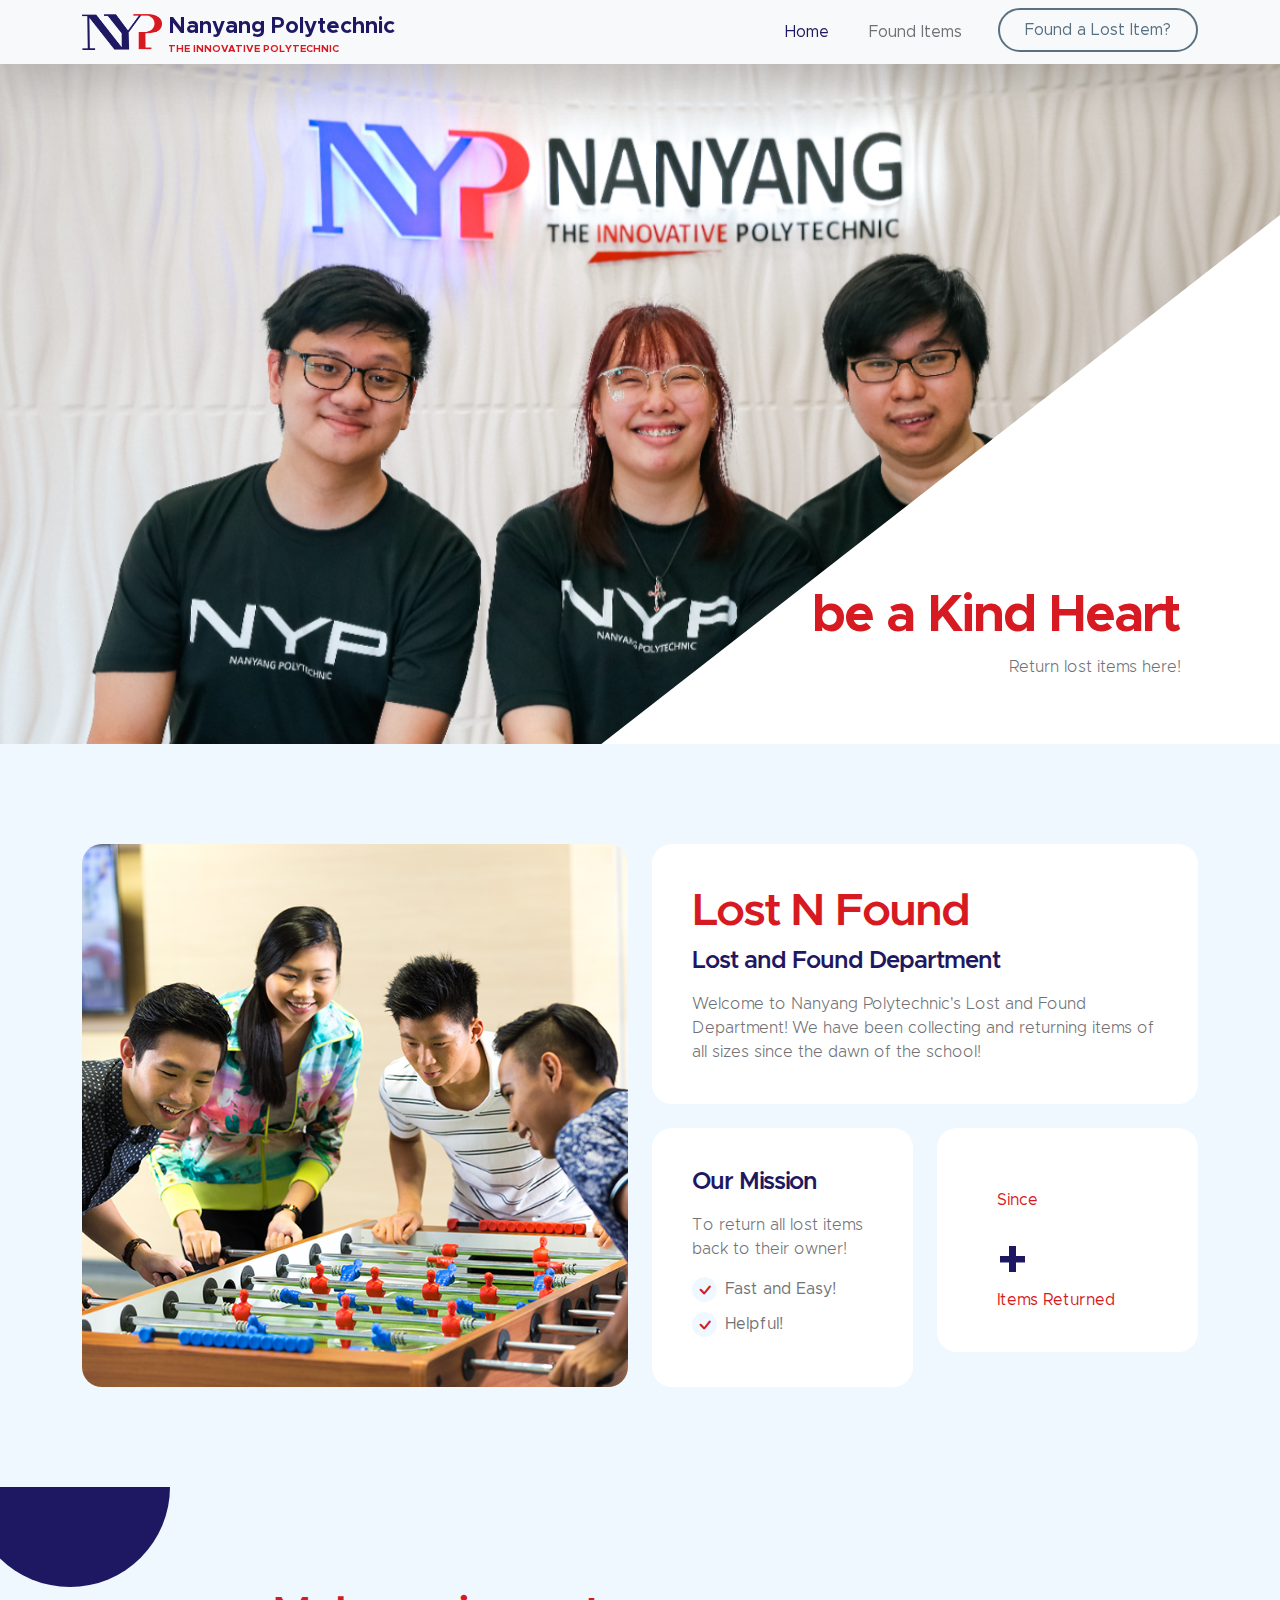
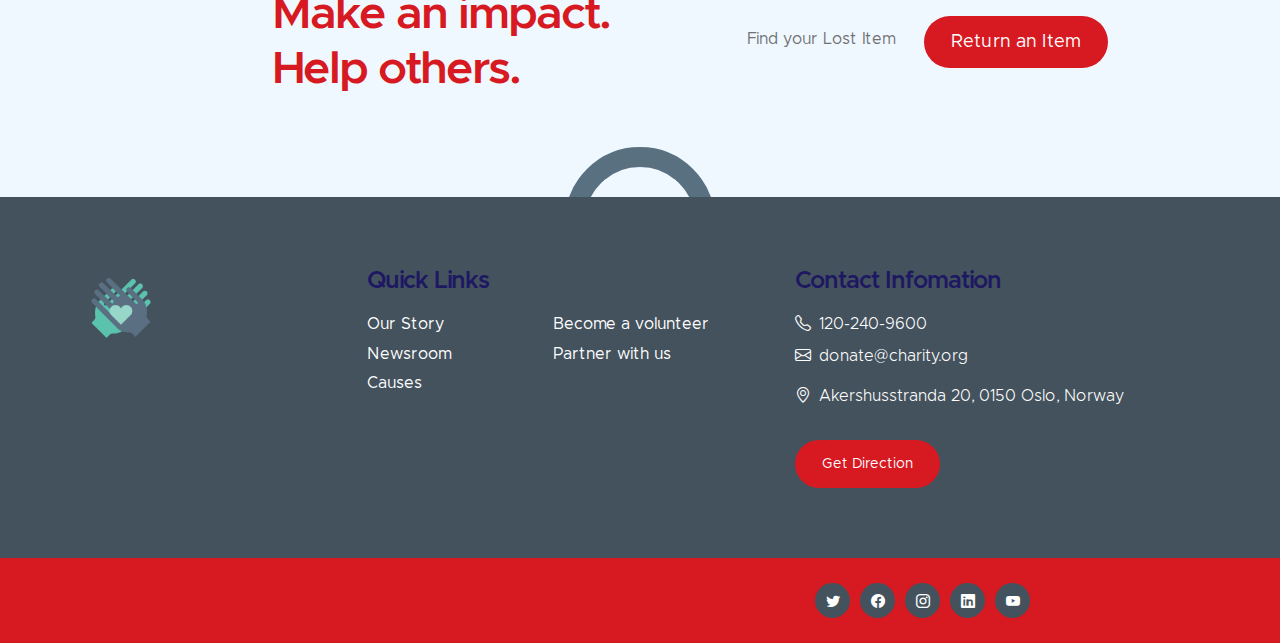
==== commit af791c17: "Created items and returns page" ====
--- a/index.html
+++ b/index.html
@@ -7,7 +7,7 @@
         <meta name="description" content="">
         <meta name="author" content="">
 
-        <title>Kind Heart Charity - Free Bootstrap 5.2.2 CSS Template</title>
+        <title>NYP's LostNFound</title>
 
         <!-- CSS FILES -->        
         <link href="css/bootstrap.min.css" rel="stylesheet">
@@ -15,72 +15,16 @@
         <link href="css/bootstrap-icons.css" rel="stylesheet">
 
         <link href="css/templatemo-kind-heart-charity.css" rel="stylesheet">
-<!--
-
-TemplateMo 581 Kind Heart Charity
-
-https://templatemo.com/tm-581-kind-heart-charity
-
--->
-
     </head>
     
     <body id="section_1">
-
-        <header class="site-header">
-            <div class="container">
-                <div class="row">
-                    
-                    <div class="col-lg-8 col-12 d-flex flex-wrap">
-                        <p class="d-flex me-4 mb-0">
-                            <i class="bi-geo-alt me-2"></i>
-                            Akershusstranda 20, 0150 Oslo, Norway
-                        </p>
-
-                        <p class="d-flex mb-0">
-                            <i class="bi-envelope me-2"></i>
-
-                            <a href="mailto:info@company.com">
-                                info@company.com
-                            </a>
-                        </p>
-                    </div>
-
-                    <div class="col-lg-3 col-12 ms-auto d-lg-block d-none">
-                        <ul class="social-icon">
-                            <li class="social-icon-item">
-                                <a href="#" class="social-icon-link bi-twitter"></a>
-                            </li>
-
-                            <li class="social-icon-item">
-                                <a href="#" class="social-icon-link bi-facebook"></a>
-                            </li>
-
-                            <li class="social-icon-item">
-                                <a href="#" class="social-icon-link bi-instagram"></a>
-                            </li>
-
-                            <li class="social-icon-item">
-                                <a href="#" class="social-icon-link bi-youtube"></a>
-                            </li>
-
-                            <li class="social-icon-item">
-                                <a href="#" class="social-icon-link bi-whatsapp"></a>
-                            </li>
-                        </ul>
-                    </div>
-
-                </div>
-            </div>
-        </header>
-
         <nav class="navbar navbar-expand-lg bg-light shadow-lg">
             <div class="container">
                 <a class="navbar-brand" href="index.html">
-                    <img src="images/logo.png" class="logo img-fluid" alt="Kind Heart Charity">
+                    <img src="images/NYP-Logo.png" class="logo img-fluid" alt="Kind Heart Charity">
                     <span>
-                        Kind Heart Charity
-                        <small>Non-profit Organization</small>
+                        Nanyang Polytechnic
+                        <small>The Innovative Polytechnic</small>
                     </span>
                 </a>
 
@@ -91,37 +35,15 @@
                 <div class="collapse navbar-collapse" id="navbarNav">
                     <ul class="navbar-nav ms-auto">
                         <li class="nav-item">
-                            <a class="nav-link click-scroll" href="#top">Home</a>
+                            <a class="nav-link" href="index.html">Home</a>
                         </li>
 
                         <li class="nav-item">
-                            <a class="nav-link click-scroll" href="#section_2">About</a>
+                            <a class="nav-link" href="items.html">Found Items</a>
                         </li>
 
-                        <li class="nav-item">
-                            <a class="nav-link click-scroll" href="#section_3">Causes</a>
-                        </li>
-
-                        <li class="nav-item">
-                            <a class="nav-link click-scroll" href="#section_4">Volunteer</a>
-                        </li>
-
-                        <li class="nav-item dropdown">
-                            <a class="nav-link click-scroll dropdown-toggle" href="#section_5" id="navbarLightDropdownMenuLink" role="button" data-bs-toggle="dropdown" aria-expanded="false">News</a>
-
-                            <ul class="dropdown-menu dropdown-menu-light" aria-labelledby="navbarLightDropdownMenuLink">
-                                <li><a class="dropdown-item" href="news.html">News Listing</a></li>
-
-                                <li><a class="dropdown-item" href="news-detail.html">News Detail</a></li>
-                            </ul>
-                        </li>
-
-                        <li class="nav-item">
-                            <a class="nav-link click-scroll" href="#section_6">Contact</a>
-                        </li>
-
                         <li class="nav-item ms-3">
-                            <a class="nav-link custom-btn custom-border-btn btn" href="donate.html">Donate</a>
+                            <a class="nav-link custom-btn custom-border-btn btn" href="return_item.html">Found a Lost Item?</a>
                         </li>
                     </ul>
                 </div>
@@ -138,27 +60,27 @@
                             <div id="hero-slide" class="carousel carousel-fade slide" data-bs-ride="carousel">
                                 <div class="carousel-inner">
                                     <div class="carousel-item active">
-                                        <img src="images/slide/volunteer-helping-with-donation-box.jpg" class="carousel-image img-fluid" alt="...">
+                                        <img src="images/slide/nypslide1.jpg" class="carousel-image img-fluid" alt="...">
                                         
                                         <div class="carousel-caption d-flex flex-column justify-content-end">
                                             <h1>be a Kind Heart</h1>
                                             
-                                            <p>Professional charity theme based on Bootstrap 5.2.2</p>
+                                            <p>Return lost items here!</p>
                                         </div>
                                     </div>
 
                                     <div class="carousel-item">
-                                        <img src="images/slide/volunteer-selecting-organizing-clothes-donations-charity.jpg" class="carousel-image img-fluid" alt="...">
+                                        <img src="images/slide/nypslide2.jpg" class="carousel-image img-fluid" alt="...">
                                         
                                         <div class="carousel-caption d-flex flex-column justify-content-end">
-                                            <h1>Non-profit</h1>
+                                            <h1>Lost an Item?</h1>
                                             
-                                            <p>You can support us to grow more</p>
+                                            <p>You can find your items here!</p>
                                         </div>
                                     </div>
 
                                     <div class="carousel-item">
-                                        <img src="images/slide/medium-shot-people-collecting-donations.jpg" class="carousel-image img-fluid" alt="...">
+                                        <img src="images/slide/nypslide3.jpg" class="carousel-image img-fluid" alt="...">
                                         
                                         <div class="carousel-caption d-flex flex-column justify-content-end">
                                             <h1>Humanity</h1>
@@ -184,74 +106,21 @@
                 </div>
             </section>
 
-
-            <section class="section-padding">
-                <div class="container">
-                    <div class="row">
-
-                        <div class="col-lg-10 col-12 text-center mx-auto">
-                            <h2 class="mb-5">Welcome to Kind Heart Charity</h2>
-                        </div>
-
-                        <div class="col-lg-3 col-md-6 col-12 mb-4 mb-lg-0">
-                            <div class="featured-block d-flex justify-content-center align-items-center">
-                                <a href="donate.html" class="d-block">
-                                    <img src="images/icons/hands.png" class="featured-block-image img-fluid" alt="">
-
-                                    <p class="featured-block-text">Become a <strong>volunteer</strong></p>
-                                </a>
-                            </div>
-                        </div>
-
-                        <div class="col-lg-3 col-md-6 col-12 mb-4 mb-lg-0 mb-md-4">
-                            <div class="featured-block d-flex justify-content-center align-items-center">
-                                <a href="donate.html" class="d-block">
-                                    <img src="images/icons/heart.png" class="featured-block-image img-fluid" alt="">
-
-                                    <p class="featured-block-text"><strong>Caring</strong> Earth</p>
-                                </a>
-                            </div>
-                        </div>
-
-                        <div class="col-lg-3 col-md-6 col-12 mb-4 mb-lg-0 mb-md-4">
-                            <div class="featured-block d-flex justify-content-center align-items-center">
-                                <a href="donate.html" class="d-block">
-                                    <img src="images/icons/receive.png" class="featured-block-image img-fluid" alt="">
-
-                                    <p class="featured-block-text">Make a <strong>Donation</strong></p>
-                                </a>
-                            </div>
-                        </div>
-
-                        <div class="col-lg-3 col-md-6 col-12 mb-4 mb-lg-0">
-                            <div class="featured-block d-flex justify-content-center align-items-center">
-                                <a href="donate.html" class="d-block">
-                                    <img src="images/icons/scholarship.png" class="featured-block-image img-fluid" alt="">
-
-                                    <p class="featured-block-text"><strong>Scholarship</strong> Program</p>
-                                </a>
-                            </div>
-                        </div>
-
-                    </div>
-                </div>
-            </section>
-
             <section class="section-padding section-bg" id="section_2">
                 <div class="container">
                     <div class="row">
 
                         <div class="col-lg-6 col-12 mb-5 mb-lg-0">
-                            <img src="images/group-people-volunteering-foodbank-poor-people.jpg" class="custom-text-box-image img-fluid" alt="">
+                            <img src="images/nypstock1.jpg" class="custom-text-box-image img-fluid" alt="">
                         </div>
 
                         <div class="col-lg-6 col-12">
                             <div class="custom-text-box">
-                                <h2 class="mb-2">Our Story</h2>
-
-                                <h5 class="mb-3">Kind Heart Charity, Non-Profit Organization</h5>
-
-                                <p class="mb-0">This is a Bootstrap 5.2.2 CSS template for charity organization websites. You can feel free to use it. Please tell your friends about TemplateMo website. Thank you. HTML CSS files updated on 20 Oct 2022.</p>
+                                <h2 class="mb-2">Lost N Found</h2>
+
+                                <h5 class="mb-3">Lost and Found Department</h5>
+
+                                <p class="mb-0">Welcome to Nanyang Polytechnic's Lost and Found Department! We have been collecting and returning items of all sizes since the dawn of the school!</p>
                             </div>
                             
                             <div class="row">
@@ -259,17 +128,17 @@
                                     <div class="custom-text-box mb-lg-0">
                                         <h5 class="mb-3">Our Mission</h5>
 
-                                        <p>Sed leo nisl, posuere at molestie ac, suscipit auctor quis metus</p>
+                                        <p>To return all lost items back to their owner! </p>
 
                                         <ul class="custom-list mt-2">
                                             <li class="custom-list-item d-flex">
                                                 <i class="bi-check custom-text-box-icon me-2"></i>
-                                                Charity Theme
+                                                Fast and Easy!
                                             </li>
 
                                             <li class="custom-list-item d-flex">
                                                 <i class="bi-check custom-text-box-icon me-2"></i>
-                                                Semantic HTML
+                                                Helpful!
                                             </li>
                                         </ul>
                                     </div>
@@ -283,16 +152,16 @@
                                                 <span class="counter-number-text"></span>
                                             </div>
 
-                                            <span class="counter-text">Founded</span>
+                                            <span class="counter-text">Since</span>
                                         </div> 
 
                                         <div class="counter-thumb mt-4"> 
                                             <div class="d-flex">
-                                                <span class="counter-number" data-from="1" data-to="120" data-speed="1000"></span>
-                                                <span class="counter-number-text">B</span>
+                                                <span class="counter-number" data-from="1" data-to="300" data-speed="1000"></span>
+                                                <span class="counter-number-text">+</span>
                                             </div>
 
-                                            <span class="counter-text">Donations</span>
+                                            <span class="counter-text">Items Returned</span>
                                         </div> 
                                     </div>
                                 </div>
@@ -302,611 +171,18 @@
                     </div>
                 </div>
             </section>
-
-
-            <section class="about-section section-padding">
-                <div class="container">
-                    <div class="row">
-
-                        <div class="col-lg-6 col-md-5 col-12">
-                            <img src="images/portrait-volunteer-who-organized-donations-charity.jpg" class="about-image ms-lg-auto bg-light shadow-lg img-fluid" alt="">
-                        </div>
-
-                        <div class="col-lg-5 col-md-7 col-12">
-                            <div class="custom-text-block">
-                                <h2 class="mb-0">Sandy Chan</h2>
-
-                                <p class="text-muted mb-lg-4 mb-md-4">Co-Founding Partner</p>
-
-                                <p>Lorem Ipsum dolor sit amet, consectetur adipsicing kengan omeg kohm tokito Professional charity theme based</p>
-
-                                <p>You are not allowed to redistribute this template ZIP file on any other template collection website. Please contact TemplateMo for more information.</p>
-
-                                <ul class="social-icon mt-4">
-                                    <li class="social-icon-item">
-                                        <a href="#" class="social-icon-link bi-twitter"></a>
-                                    </li>
-
-                                    <li class="social-icon-item">
-                                        <a href="#" class="social-icon-link bi-facebook"></a>
-                                    </li>
-
-                                    <li class="social-icon-item">
-                                        <a href="#" class="social-icon-link bi-instagram"></a>
-                                    </li>
-                                </ul>
-                            </div>
-                        </div>
-
-                    </div>
-                </div>
-            </section>
-
             <section class="cta-section section-padding section-bg">
                 <div class="container">
                     <div class="row justify-content-center align-items-center">
 
                         <div class="col-lg-5 col-12 ms-auto">
-                            <h2 class="mb-0">Make an impact. <br> Save lives.</h2>
+                            <h2 class="mb-0">Make an impact. <br> Help others.</h2>
                         </div>
 
                         <div class="col-lg-5 col-12">
-                            <a href="#" class="me-4">Make a donation</a>
-
-                            <a href="#section_4" class="custom-btn btn smoothscroll">Become a volunteer</a>
-                        </div>
-
-                    </div>
-                </div>
-            </section>
-
-
-            <section class="section-padding" id="section_3">
-                <div class="container">
-                    <div class="row">
-
-                        <div class="col-lg-12 col-12 text-center mb-4">
-                            <h2>Our Causes</h2>
-                        </div>
-
-                        <div class="col-lg-4 col-md-6 col-12 mb-4 mb-lg-0">
-                            <div class="custom-block-wrap">
-                                <img src="images/causes/group-african-kids-paying-attention-class.jpg" class="custom-block-image img-fluid" alt="">
-
-                                <div class="custom-block">
-                                    <div class="custom-block-body">
-                                        <h5 class="mb-3">Children Education</h5>
-
-                                        <p>Lorem Ipsum dolor sit amet, consectetur adipsicing kengan omeg kohm tokito</p>
-
-                                        <div class="progress mt-4">
-                                            <div class="progress-bar w-75" role="progressbar" aria-valuenow="75" aria-valuemin="0" aria-valuemax="100"></div>
-                                        </div>
-
-                                        <div class="d-flex align-items-center my-2">
-                                            <p class="mb-0">
-                                                <strong>Raised:</strong>
-                                                $18,500
-                                            </p>
-
-                                            <p class="ms-auto mb-0">
-                                                <strong>Goal:</strong>
-                                                $32,000
-                                            </p>
-                                        </div>
-                                    </div>
-
-                                    <a href="donate.html" class="custom-btn btn">Donate now</a>
-                                </div>
-                            </div>
-                        </div>
-
-                        <div class="col-lg-4 col-md-6 col-12 mb-4 mb-lg-0">
-                            <div class="custom-block-wrap">
-                                <img src="images/causes/poor-child-landfill-looks-forward-with-hope.jpg" class="custom-block-image img-fluid" alt="">
-
-                                <div class="custom-block">
-                                    <div class="custom-block-body">
-                                        <h5 class="mb-3">Poverty Development</h5>
-
-                                        <p>Sed leo nisl, posuere at molestie ac, suscipit auctor mauris. Etiam quis metus tempor</p>
-
-                                        <div class="progress mt-4">
-                                            <div class="progress-bar w-50" role="progressbar" aria-valuenow="50" aria-valuemin="0" aria-valuemax="100"></div>
-                                        </div>
-
-                                        <div class="d-flex align-items-center my-2">
-                                            <p class="mb-0">
-                                                <strong>Raised:</strong>
-                                                $27,600
-                                            </p>
-
-                                            <p class="ms-auto mb-0">
-                                                <strong>Goal:</strong>
-                                                $60,000
-                                            </p>
-                                        </div>
-                                    </div>
-
-                                    <a href="donate.html" class="custom-btn btn">Donate now</a>
-                                </div>
-                            </div>
-                        </div>
-
-                        <div class="col-lg-4 col-md-6 col-12">
-                            <div class="custom-block-wrap">
-                                <img src="images/causes/african-woman-pouring-water-recipient-outdoors.jpg" class="custom-block-image img-fluid" alt="">
-
-                                <div class="custom-block">
-                                    <div class="custom-block-body">
-                                        <h5 class="mb-3">Supply drinking water</h5>
-
-                                        <p>Orci varius natoque penatibus et magnis dis parturient montes, nascetur ridiculus</p>
-
-                                        <div class="progress mt-4">
-                                            <div class="progress-bar w-100" role="progressbar" aria-valuenow="100" aria-valuemin="0" aria-valuemax="100"></div>
-                                        </div>
-
-                                        <div class="d-flex align-items-center my-2">
-                                            <p class="mb-0">
-                                                <strong>Raised:</strong>
-                                                $84,600
-                                            </p>
-
-                                            <p class="ms-auto mb-0">
-                                                <strong>Goal:</strong>
-                                                $100,000
-                                            </p>
-                                        </div>
-                                    </div>
-
-                                    <a href="donate.html" class="custom-btn btn">Donate now</a>
-                                </div>
-                            </div>
-                        </div>
-
-                    </div>
-                </div>
-            </section>
-
-            <section class="volunteer-section section-padding" id="section_4">
-                <div class="container">
-                    <div class="row">
-
-                        <div class="col-lg-6 col-12">
-                            <h2 class="text-white mb-4">Volunteer</h2>
-
-                            <form class="custom-form volunteer-form mb-5 mb-lg-0" action="#" method="post" role="form">
-                                <h3 class="mb-4">Become a volunteer today</h3>
-
-                                <div class="row">
-                                    <div class="col-lg-6 col-12">
-                                        <input type="text" name="volunteer-name" id="volunteer-name" class="form-control" placeholder="Jack Doe" required>
-                                    </div>
-
-                                    <div class="col-lg-6 col-12">    
-                                        <input type="email" name="volunteer-email" id="volunteer-email" pattern="[^ @]*@[^ @]*" class="form-control" placeholder="Jackdoe@gmail.com" required>
-                                    </div>
-
-                                    <div class="col-lg-6 col-12">
-                                        <input type="text" name="volunteer-subject" id="volunteer-subject" class="form-control" placeholder="Subject" required>
-                                    </div>
-
-                                    <div class="col-lg-6 col-12">
-                                        <div class="input-group input-group-file">
-                                            <input type="file" class="form-control" id="inputGroupFile02">
-                                            
-                                            <label class="input-group-text" for="inputGroupFile02">Upload your CV</label>
-
-                                            <i class="bi-cloud-arrow-up ms-auto"></i>
-                                        </div>
-                                    </div>
-                                </div>
-
-                                <textarea name="volunteer-message" rows="3" class="form-control" id="volunteer-message" placeholder="Comment (Optional)"></textarea>
-
-                                <button type="submit" class="form-control">Submit</button>
-                            </form>
-                        </div>
-
-                        <div class="col-lg-6 col-12">
-                            <img src="images/smiling-casual-woman-dressed-volunteer-t-shirt-with-badge.jpg" class="volunteer-image img-fluid" alt="">
-
-                            <div class="custom-block-body text-center">
-                                <h4 class="text-white mt-lg-3 mb-lg-3">About Volunteering</h4>
-
-                                <p class="text-white">Lorem Ipsum dolor sit amet, consectetur adipsicing kengan omeg kohm tokito Professional charity theme based</p>
-                            </div>
-                        </div>
-
-                    </div>
-                </div>
-            </section>
-
-            <section class="news-section section-padding" id="section_5">
-                <div class="container">
-                    <div class="row">
-
-                        <div class="col-lg-12 col-12 mb-5">
-                            <h2>Latest News</h2>
-                        </div>
-
-                        <div class="col-lg-7 col-12">
-                            <div class="news-block">
-                                <div class="news-block-top">
-                                    <a href="news-detail.html">
-                                        <img src="images/news/medium-shot-volunteers-with-clothing-donations.jpg" class="news-image img-fluid" alt="">
-                                    </a>
-
-                                    <div class="news-category-block">
-                                        <a href="#" class="category-block-link">
-                                            Lifestyle,
-                                        </a>
-
-                                        <a href="#" class="category-block-link">
-                                            Clothing Donation
-                                        </a>
-                                    </div>
-                                </div>
-
-                                <div class="news-block-info">
-                                    <div class="d-flex mt-2">
-                                        <div class="news-block-date">
-                                            <p>
-                                                <i class="bi-calendar4 custom-icon me-1"></i>
-                                                October 12, 2036
-                                            </p>
-                                        </div>
-
-                                        <div class="news-block-author mx-5">
-                                            <p>
-                                                <i class="bi-person custom-icon me-1"></i>
-                                                By Admin
-                                            </p>
-                                        </div>
-
-                                        <div class="news-block-comment">
-                                            <p>
-                                                <i class="bi-chat-left custom-icon me-1"></i>
-                                                32 Comments
-                                            </p>
-                                        </div>
-                                    </div>
-
-                                    <div class="news-block-title mb-2">
-                                        <h4><a href="news-detail.html" class="news-block-title-link">Clothing donation to urban area</a></h4>
-                                    </div>
-
-                                    <div class="news-block-body">
-                                        <p>Lorem Ipsum dolor sit amet, consectetur adipsicing kengan omeg kohm tokito Professional charity theme based on Bootstrap</p>
-                                    </div>
-                                </div>
-                            </div>
-
-                            <div class="news-block mt-3">
-                                <div class="news-block-top">
-                                    <a href="news-detail.html">
-                                        <img src="images/news/medium-shot-people-collecting-foodstuff.jpg" class="news-image img-fluid" alt="">
-                                    </a>
-
-                                    <div class="news-category-block">
-                                        <a href="#" class="category-block-link">
-                                            Food,
-                                        </a>
-
-                                        <a href="#" class="category-block-link">
-                                            Donation,
-                                        </a>
-
-                                        <a href="#" class="category-block-link">
-                                            Caring
-                                        </a>
-                                    </div>
-                                </div>
-
-                                <div class="news-block-info">
-                                    <div class="d-flex mt-2">
-                                        <div class="news-block-date">
-                                            <p>
-                                                <i class="bi-calendar4 custom-icon me-1"></i>
-                                                October 20, 2036
-                                            </p>
-                                        </div>
-
-                                        <div class="news-block-author mx-5">
-                                            <p>
-                                                <i class="bi-person custom-icon me-1"></i>
-                                                By Admin
-                                            </p>
-                                        </div>
-
-                                        <div class="news-block-comment">
-                                            <p>
-                                                <i class="bi-chat-left custom-icon me-1"></i>
-                                                35 Comments
-                                            </p>
-                                        </div>
-                                    </div>
-
-                                    <div class="news-block-title mb-2">
-                                        <h4><a href="news-detail.html" class="news-block-title-link">Food donation area</a></h4>
-                                    </div>
-
-                                    <div class="news-block-body">
-                                        <p>Sed leo nisl, posuere at molestie ac, suscipit auctor mauris. Etiam quis metus elementum, tempor risus vel, condimentum orci</p>
-                                    </div>
-                                </div>
-                            </div>
-                        </div>
-
-                        <div class="col-lg-4 col-12 mx-auto">
-                            <form class="custom-form search-form" action="#" method="get" role="form">
-                                <input name="search" type="search" class="form-control" id="search" placeholder="Search" aria-label="Search">
-
-                                <button type="submit" class="form-control">
-                                    <i class="bi-search"></i>
-                                </button>
-                            </form>
-
-                            <h5 class="mt-5 mb-3">Recent news</h5>
-
-                            <div class="news-block news-block-two-col d-flex mt-4">
-                                <div class="news-block-two-col-image-wrap">
-                                    <a href="news-detail.html">
-                                        <img src="images/news/africa-humanitarian-aid-doctor.jpg" class="news-image img-fluid" alt="">
-                                    </a>
-                                </div>
-
-                                <div class="news-block-two-col-info">
-                                    <div class="news-block-title mb-2">
-                                        <h6><a href="news-detail.html" class="news-block-title-link">Food donation area</a></h6>
-                                    </div>
-
-                                    <div class="news-block-date">
-                                        <p>
-                                            <i class="bi-calendar4 custom-icon me-1"></i>
-                                            October 16, 2036
-                                        </p>
-                                    </div>
-                                </div>
-                            </div>
-
-                            <div class="news-block news-block-two-col d-flex mt-4">
-                                <div class="news-block-two-col-image-wrap">
-                                    <a href="news-detail.html">
-                                        <img src="images/news/close-up-happy-people-working-together.jpg" class="news-image img-fluid" alt="">
-                                    </a>
-                                </div>
-
-                                <div class="news-block-two-col-info">
-                                    <div class="news-block-title mb-2">
-                                        <h6><a href="news-detail.html" class="news-block-title-link">Volunteering Clean</a></h6>
-                                    </div>
-
-                                    <div class="news-block-date">
-                                        <p>
-                                            <i class="bi-calendar4 custom-icon me-1"></i>
-                                            October 24, 2036
-                                        </p>
-                                    </div>
-                                </div>
-                            </div>
-
-                            <div class="category-block d-flex flex-column">
-                                <h5 class="mb-3">Categories</h5>
-
-                                <a href="#" class="category-block-link">
-                                    Drinking water
-                                    <span class="badge">20</span>
-                                </a>
-
-                                <a href="#" class="category-block-link">
-                                    Food Donation
-                                    <span class="badge">30</span>
-                                </a>
-
-                                <a href="#" class="category-block-link">
-                                    Children Education
-                                    <span class="badge">10</span>
-                                </a>
-
-                                <a href="#" class="category-block-link">
-                                    Poverty Development
-                                    <span class="badge">15</span>
-                                </a>
-
-                                <a href="#" class="category-block-link">
-                                    Clothing Donation
-                                    <span class="badge">20</span>
-                                </a>
-                            </div>
-
-                            <div class="tags-block">
-                                <h5 class="mb-3">Tags</h5>
-
-                                <a href="#" class="tags-block-link">
-                                    Donation
-                                </a>
-
-                                <a href="#" class="tags-block-link">
-                                    Clothing
-                                </a>
-
-                                <a href="#" class="tags-block-link">
-                                    Food
-                                </a>
-
-                                <a href="#" class="tags-block-link">
-                                    Children
-                                </a>
-
-                                <a href="#" class="tags-block-link">
-                                    Education
-                                </a>
-
-                                <a href="#" class="tags-block-link">
-                                    Poverty
-                                </a>
-
-                                <a href="#" class="tags-block-link">
-                                    Clean Water
-                                </a>
-                            </div>
-
-                            <form class="custom-form subscribe-form" action="#" method="get" role="form">
-                                <h5 class="mb-4">Newsletter Form</h5>
-
-                                <input type="email" name="subscribe-email" id="subscribe-email" pattern="[^ @]*@[^ @]*" class="form-control" placeholder="Email Address" required>
-
-                                <div class="col-lg-12 col-12">
-                                    <button type="submit" class="form-control">Subscribe</button>
-                                </div>
-                            </form>
-                        </div>
-
-                    </div>
-                </div>
-            </section>
-
-
-            <section class="testimonial-section section-padding section-bg">
-                <div class="container">
-                    <div class="row">
-
-                        <div class="col-lg-8 col-12 mx-auto">
-                            <h2 class="mb-lg-3">Happy Customers</h2>
-                            
-                                <div id="testimonial-carousel" class="carousel carousel-fade slide" data-bs-ride="carousel">
-
-                                    <div class="carousel-inner">
-                                        <div class="carousel-item active">
-                                           <div class="carousel-caption">
-                                                <h4 class="carousel-title">Lorem Ipsum dolor sit amet, consectetur adipsicing kengan omeg kohm tokito charity theme</h4>
-
-                                                <small class="carousel-name"><span class="carousel-name-title">Maria</span>, Boss</small>
-                                           </div>
-                                        </div>
-
-                                        <div class="carousel-item">
-                                            <div class="carousel-caption">
-                                                <h4 class="carousel-title">Sed leo nisl, posuere at molestie ac, suscipit auctor mauris quis metus tempor orci</h4>
-
-                                                <small class="carousel-name"><span class="carousel-name-title">Thomas</span>, Partner</small>
-                                            </div>
-                                        </div>
-
-                                        <div class="carousel-item">
-                                            <div class="carousel-caption">
-                                                <h4 class="carousel-title">Lorem Ipsum dolor sit amet, consectetur adipsicing kengan omeg kohm tokito charity theme</h4>
-
-                                                <small class="carousel-name"><span class="carousel-name-title">Jane</span>, Advisor</small>
-                                            </div>
-                                        </div>
-
-                                        <div class="carousel-item">
-                                            <div class="carousel-caption">
-                                                <h4 class="carousel-title">Sed leo nisl, posuere at molestie ac, suscipit auctor mauris quis metus tempor orci</h4>
-
-                                                <small class="carousel-name"><span class="carousel-name-title">Bob</span>, Entreprenuer</small>
-                                           </div>
-                                        </div>
-
-                                          <ol class="carousel-indicators">
-                                               <li data-bs-target="#testimonial-carousel" data-bs-slide-to="0" class="active">
-                                                    <img src="images/avatar/portrait-beautiful-young-woman-standing-grey-wall.jpg" class="img-fluid rounded-circle avatar-image" alt="avatar">
-                                               </li>
-
-                                               <li data-bs-target="#testimonial-carousel" data-bs-slide-to="1" class="">
-                                                    <img src="images/avatar/portrait-young-redhead-bearded-male.jpg" class="img-fluid rounded-circle avatar-image" alt="avatar">
-                                               </li>
-
-                                               <li data-bs-target="#testimonial-carousel" data-bs-slide-to="2" class="">
-                                                    <img src="images/avatar/pretty-blonde-woman-wearing-white-t-shirt.jpg" class="img-fluid rounded-circle avatar-image" alt="avatar">
-                                               </li>
-
-                                               <li data-bs-target="#testimonial-carousel" data-bs-slide-to="3" class="">
-                                                    <img src="images/avatar/studio-portrait-emotional-happy-funny.jpg" class="img-fluid rounded-circle avatar-image" alt="avatar">
-                                               </li>
-                                          </ol>
-
-                                 </div>
-                            </div>
-                        </div>
-
-                    </div>
-                </div>
-            </section>
-
-
-            <section class="contact-section section-padding" id="section_6">
-                <div class="container">
-                    <div class="row">
-
-                        <div class="col-lg-4 col-12 ms-auto mb-5 mb-lg-0">
-                            <div class="contact-info-wrap">
-                                <h2>Get in touch</h2>
-
-                                <div class="contact-image-wrap d-flex flex-wrap">
-                                    <img src="images/avatar/pretty-blonde-woman-wearing-white-t-shirt.jpg" class="img-fluid avatar-image" alt="">
-
-                                    <div class="d-flex flex-column justify-content-center ms-3">
-                                        <p class="mb-0">Clara Barton</p>
-                                        <p class="mb-0"><strong>HR & Office Manager</strong></p>
-                                    </div>
-                                </div>
-
-                                <div class="contact-info">
-                                    <h5 class="mb-3">Contact Infomation</h5>
-
-                                    <p class="d-flex mb-2">
-                                        <i class="bi-geo-alt me-2"></i>
-                                        Akershusstranda 20, 0150 Oslo, Norway
-                                    </p>
-
-                                    <p class="d-flex mb-2">
-                                        <i class="bi-telephone me-2"></i>
-
-                                        <a href="tel: 120-240-9600">
-                                            120-240-9600
-                                        </a>
-                                    </p>
-
-                                    <p class="d-flex">
-                                        <i class="bi-envelope me-2"></i>
-
-                                        <a href="mailto:info@yourgmail.com">
-                                            donate@charity.org
-                                        </a>
-                                    </p>
-
-                                    <a href="#" class="custom-btn btn mt-3">Get Direction</a>
-                                </div>
-                            </div>
-                        </div>
-
-                        <div class="col-lg-5 col-12 mx-auto">
-                            <form class="custom-form contact-form" action="#" method="post" role="form">
-                                <h2>Contact form</h2>
-
-                                <p class="mb-4">Or, you can just send an email:
-                                    <a href="#">info@charity.org</a>
-                                </p>
-                                <div class="row">
-                                    <div class="col-lg-6 col-md-6 col-12">
-                                        <input type="text" name="first-name" id="first-name" class="form-control" placeholder="Jack" required>
-                                    </div>
-
-                                    <div class="col-lg-6 col-md-6 col-12">
-                                        <input type="text" name="last-name" id="last-name" class="form-control" placeholder="Doe" required>
-                                    </div>
-                                </div>
-
-                                <input type="email" name="email" id="email" pattern="[^ @]*@[^ @]*" class="form-control" placeholder="Jackdoe@gmail.com" required>
-
-                                <textarea name="message" rows="5" class="form-control" id="message" placeholder="What can we help you?"></textarea>
-
-                                <button type="submit" class="form-control">Send Message</button>
-                            </form>
+                            <a href="found_item.html" class="me-4">Find your Lost Item</a>
+
+                            <a href="items.html" class="custom-btn btn smoothscroll">Return an Item</a>
                         </div>
 
                     </div>
@@ -971,8 +247,6 @@
                     <div class="row">
 
                         <div class="col-lg-6 col-md-7 col-12">
-                            <p class="copyright-text mb-0">Copyright © 2036 <a href="#">Kind Heart</a> Charity Org.
-                        	Design: <a href="https://templatemo.com" target="_blank">TemplateMo</a></p>
                         </div>
                         
                         <div class="col-lg-6 col-md-5 col-12 d-flex justify-content-center align-items-center mx-auto">
--- a/css/templatemo-kind-heart-charity.css
+++ b/css/templatemo-kind-heart-charity.css
@@ -49,12 +49,12 @@
 -----------------------------------------*/
 :root {
   --white-color:                  #ffffff;
-  --primary-color:                #5bc1ac;
-  --secondary-color:              #5a6f80;
+  --primary-color:                #1e1862;
+  --secondary-color:              #d71921;
   --section-bg-color:             #f0f8ff;
   --site-footer-bg-color:         #44525d;
   --custom-btn-bg-color:          #597081;
-  --custom-btn-bg-hover-color:    #5bc1ac;
+  --custom-btn-bg-hover-color:    #1e1862;
   --dark-color:                   #000000;
   --p-color:                      #717275;
   --border-color:                 #e9eaeb;
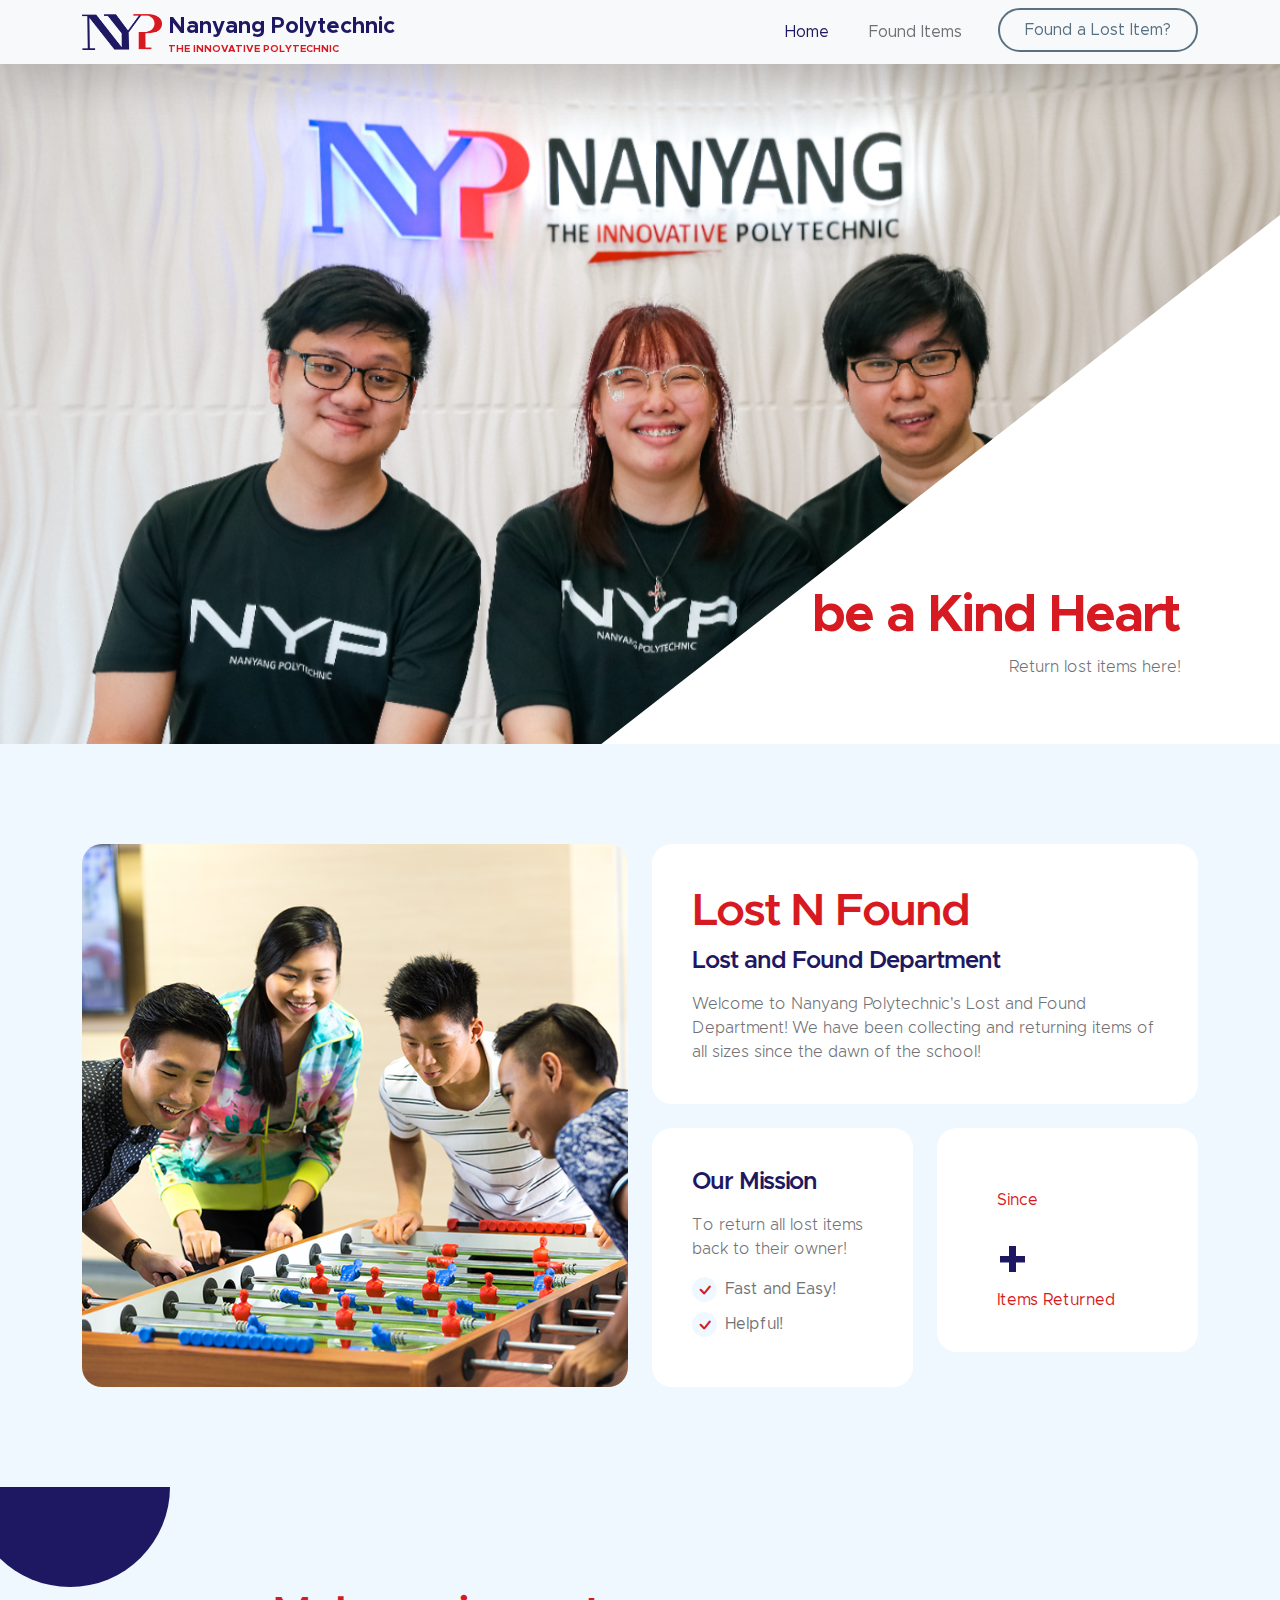
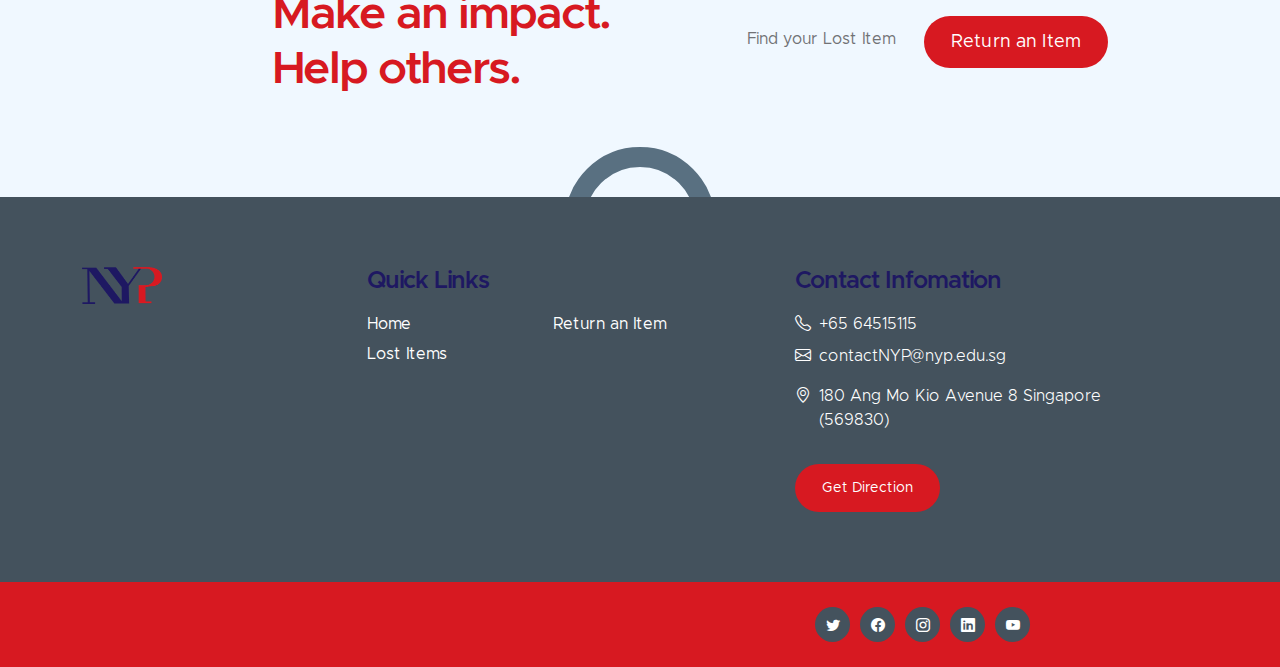
==== commit 6ad67c04: "Part1" ====
--- a/index.html
+++ b/index.html
@@ -194,22 +194,18 @@
             <div class="container">
                 <div class="row">
                     <div class="col-lg-3 col-12 mb-4">
-                        <img src="images/logo.png" class="logo img-fluid" alt="">
+                        <img src="images/NYP-Logo.png" class="logo img-fluid" alt="">
                     </div>
 
                     <div class="col-lg-4 col-md-6 col-12 mb-4">
                         <h5 class="site-footer-title mb-3">Quick Links</h5>
 
                         <ul class="footer-menu">
-                            <li class="footer-menu-item"><a href="#" class="footer-menu-link">Our Story</a></li>
-
-                            <li class="footer-menu-item"><a href="#" class="footer-menu-link">Newsroom</a></li>
-
-                            <li class="footer-menu-item"><a href="#" class="footer-menu-link">Causes</a></li>
-
-                            <li class="footer-menu-item"><a href="#" class="footer-menu-link">Become a volunteer</a></li>
-
-                            <li class="footer-menu-item"><a href="#" class="footer-menu-link">Partner with us</a></li>
+                            <li class="footer-menu-item"><a href="index.html" class="footer-menu-link">Home</a></li>
+
+                            <li class="footer-menu-item"><a href="items.html" class="footer-menu-link">Lost Items</a></li>
+
+                            <li class="footer-menu-item"><a href="return_item.html" class="footer-menu-link">Return an Item</a></li>
                         </ul>
                     </div>
 
@@ -219,25 +215,25 @@
                         <p class="text-white d-flex mb-2">
                             <i class="bi-telephone me-2"></i>
 
-                            <a href="tel: 120-240-9600" class="site-footer-link">
-                                120-240-9600
+                            <a href="tel: +65 64515115" class="site-footer-link">
+                                +65 64515115
                             </a>
                         </p>
 
                         <p class="text-white d-flex">
                             <i class="bi-envelope me-2"></i>
 
-                            <a href="mailto:info@yourgmail.com" class="site-footer-link">
-                                donate@charity.org
+                            <a href="mailto:contactNYP@nyp.edu.sg" class="site-footer-link">
+                                contactNYP@nyp.edu.sg
                             </a>
                         </p>
 
                         <p class="text-white d-flex mt-3">
                             <i class="bi-geo-alt me-2"></i>
-                            Akershusstranda 20, 0150 Oslo, Norway
+                            180 Ang Mo Kio Avenue 8 Singapore (569830) 
                         </p>
 
-                        <a href="#" class="custom-btn btn mt-3">Get Direction</a>
+                        <a href="https://goo.gl/maps/jBWfUnKnbP65n57S6" class="custom-btn btn mt-3">Get Direction</a>
                     </div>
                 </div>
             </div>
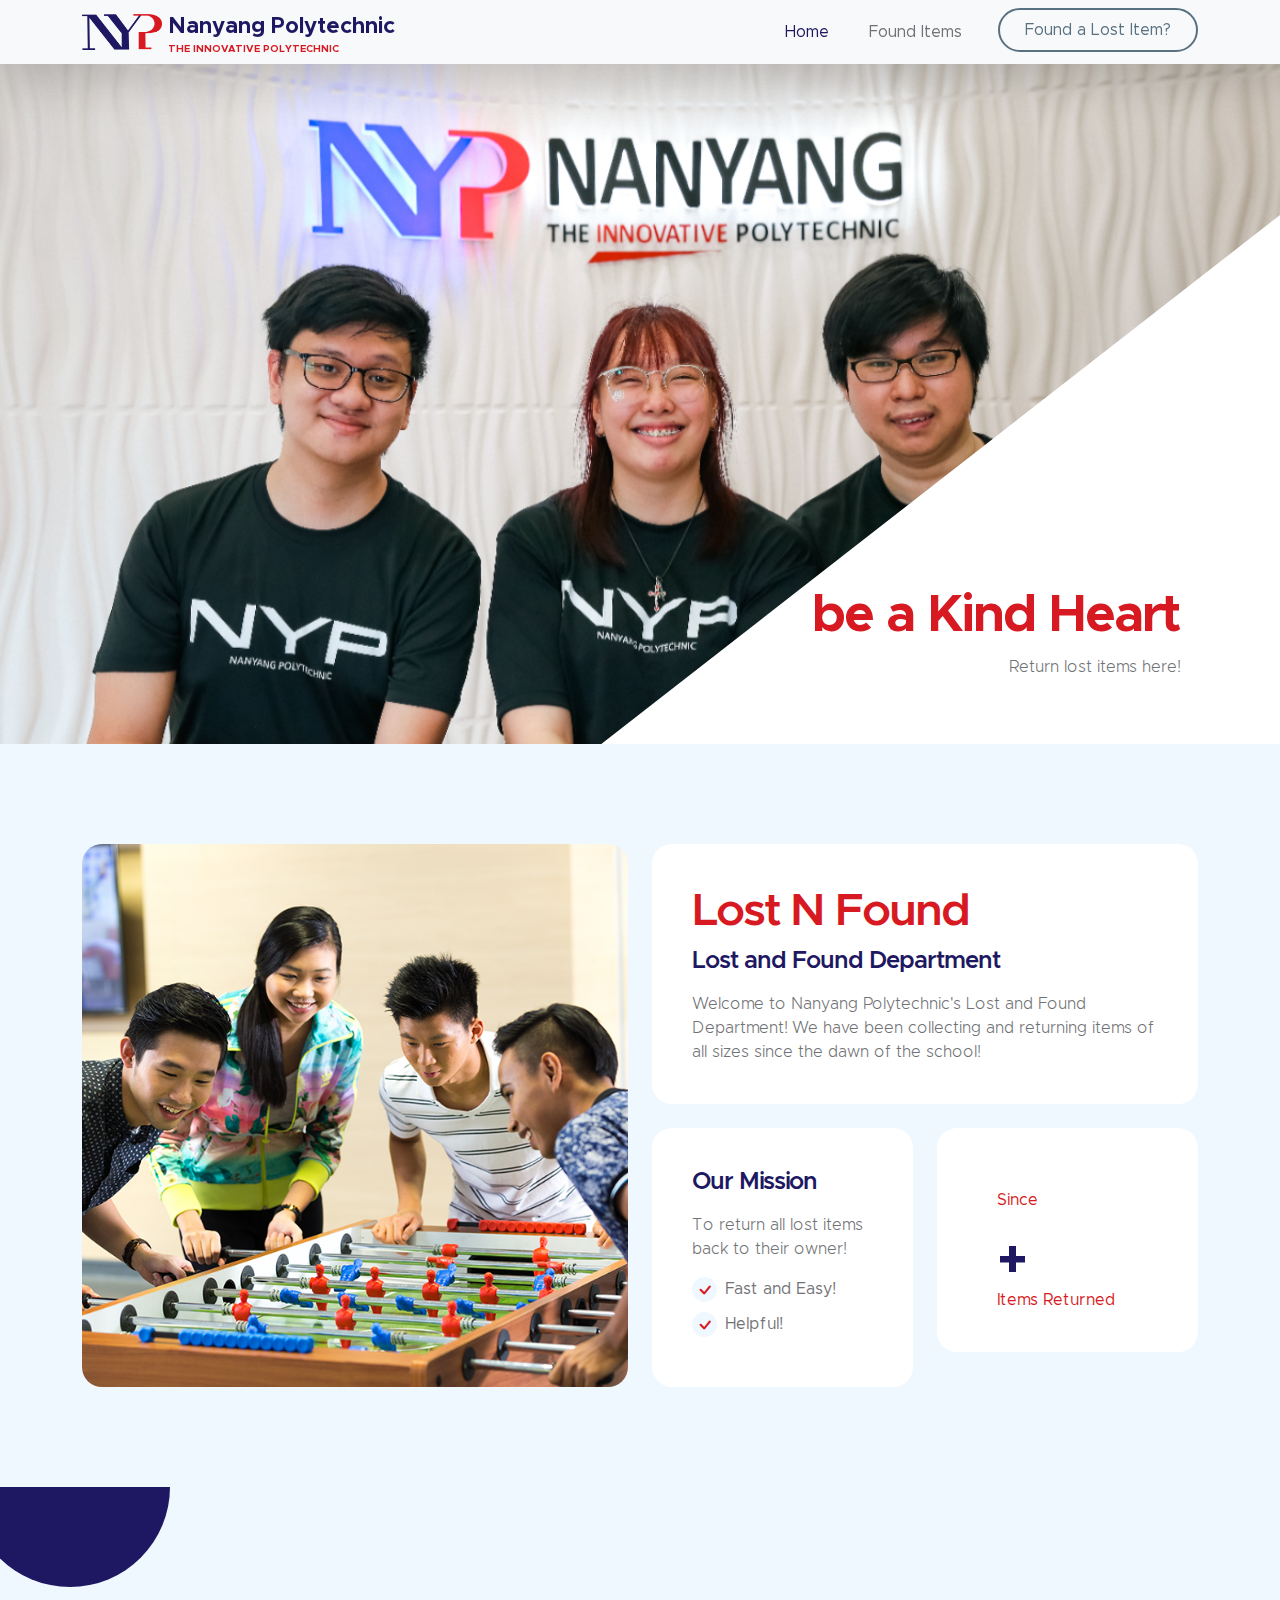
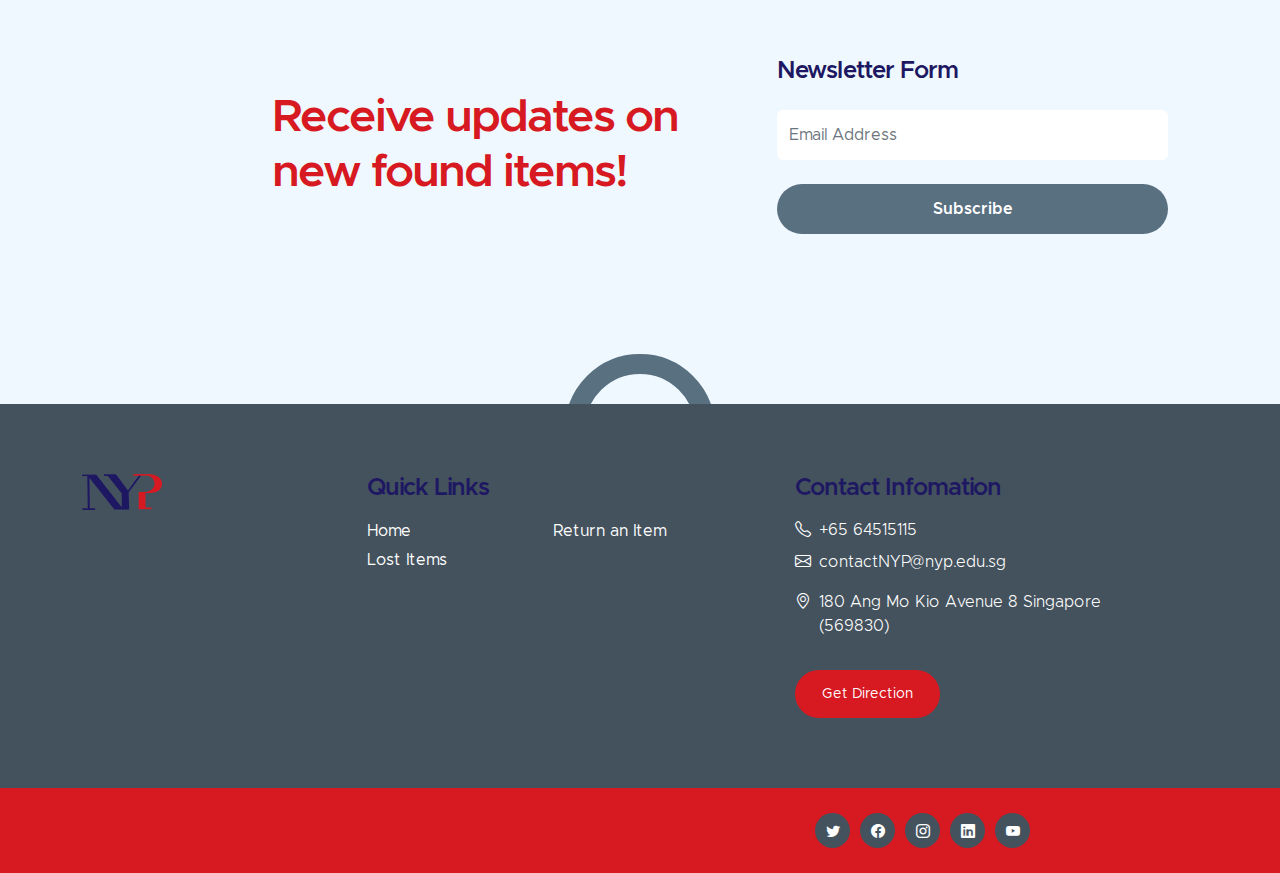
==== commit 07d4688f: "Rekognition and SNS done" ====
--- a/index.html
+++ b/index.html
@@ -176,13 +176,19 @@
                     <div class="row justify-content-center align-items-center">
 
                         <div class="col-lg-5 col-12 ms-auto">
-                            <h2 class="mb-0">Make an impact. <br> Help others.</h2>
+                            <h2 class="mb-0">Receive updates on new found items!</h2>
                         </div>
 
                         <div class="col-lg-5 col-12">
-                            <a href="found_item.html" class="me-4">Find your Lost Item</a>
-
-                            <a href="items.html" class="custom-btn btn smoothscroll">Return an Item</a>
+                            <form class="custom-form subscribe-form" id="subscribeForm">
+                                <h5 class="mb-4">Newsletter Form</h5>
+
+                                <input type="email" name="subscribe-email" id="subscribe-email" pattern="[^ @]*@[^ @]*" class="form-control" placeholder="Email Address" required>
+
+                                <div class="col-lg-12 col-12">
+                                    <button id="submitbtn" type="submit" class="form-control">Subscribe</button>
+                                </div>
+                            </form>
                         </div>
 
                     </div>
@@ -273,7 +279,6 @@
                 </div>
             </div>
         </footer>
-
         <!-- JAVASCRIPT FILES -->
         <script src="js/jquery.min.js"></script>
         <script src="js/bootstrap.min.js"></script>
@@ -281,6 +286,34 @@
         <script src="js/click-scroll.js"></script>
         <script src="js/counter.js"></script>
         <script src="js/custom.js"></script>
-
+        <script>
+            $("#subscribeForm").submit(function(event){
+                event.preventDefault();
+                postData();
+            });
+            const postData = () => {
+                url = `https://v4eg7ltje0.execute-api.us-east-1.amazonaws.com/prod/subscribe`
+                $("#submitbtn").html(`<div class="spinner-border text-primary" role="status"></div>`)
+                email_data = {
+                    "Email": $("#subscribe-email").val()
+                }
+                $.ajax({
+                    url: url,
+                    headers:  {
+                        'Content-Type': 'application/json'
+                    },
+                    type: "POST",
+                    dataType: "json",
+                    data: JSON.stringify(email_data),
+                    success: function (result) {
+                        alert("Subscription request sent! Check your email to confirm.")
+                        window.location.replace("index.html")
+                    },
+                    error: function() {
+                        console.log("Error sending request!")
+                    }
+                });
+            }
+        </script>
     </body>
 </html>--- a/css/templatemo-kind-heart-charity.css
+++ b/css/templatemo-kind-heart-charity.css
@@ -761,7 +761,7 @@
   DONATE              
 -----------------------------------------*/
 .donate-section {
-  background-image: url('../images/different-people-doing-volunteer-work.jpg');
+  background-image: url('../images/nypstock2.jpeg');
   background-repeat: no-repeat;
   background-position: center;
   background-size: cover;
@@ -783,7 +783,7 @@
   NEWS         
 -----------------------------------------*/
 .news-detail-header-section {
-  background-image: url('../images/news/close-up-volunteer-oganizing-stuff-donation.jpg');
+  background-image: url('../images/nypstock2.jpeg');
   background-repeat: no-repeat;
   background-position: center;
   background-size: cover;
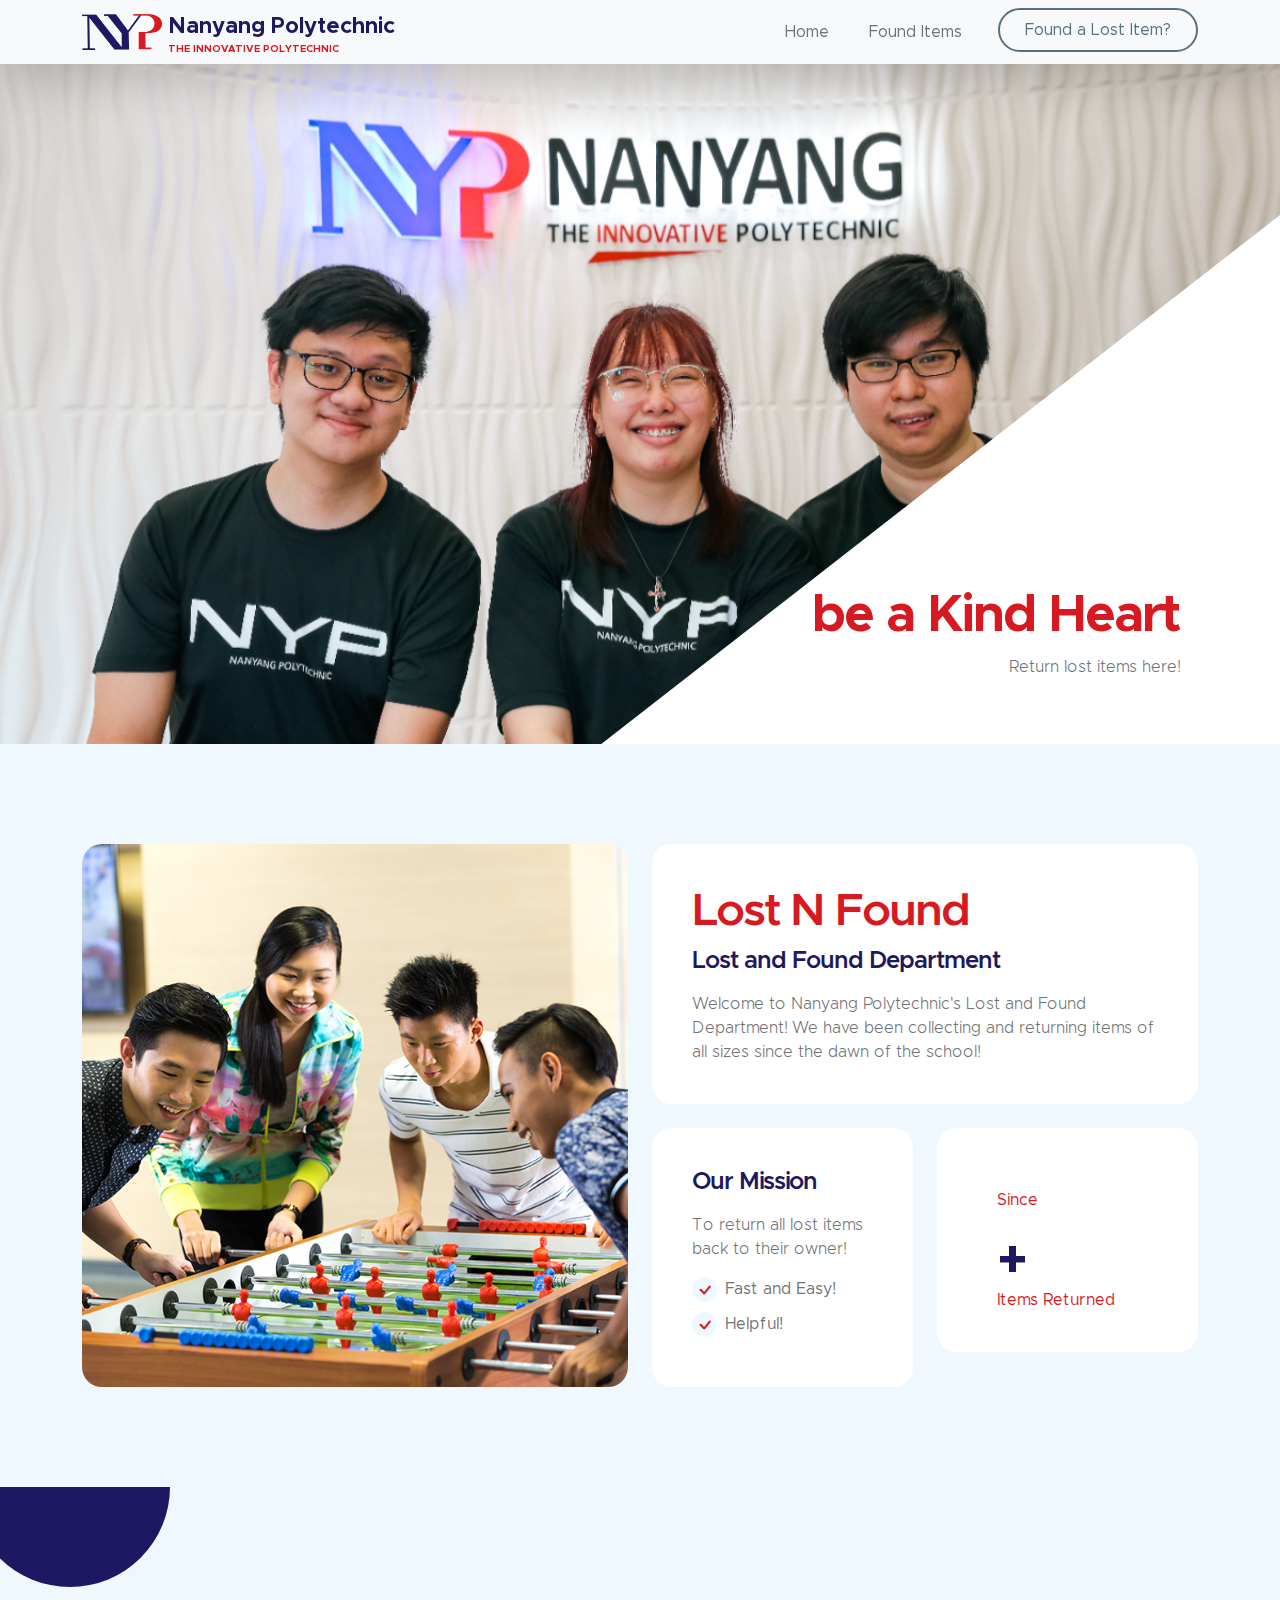
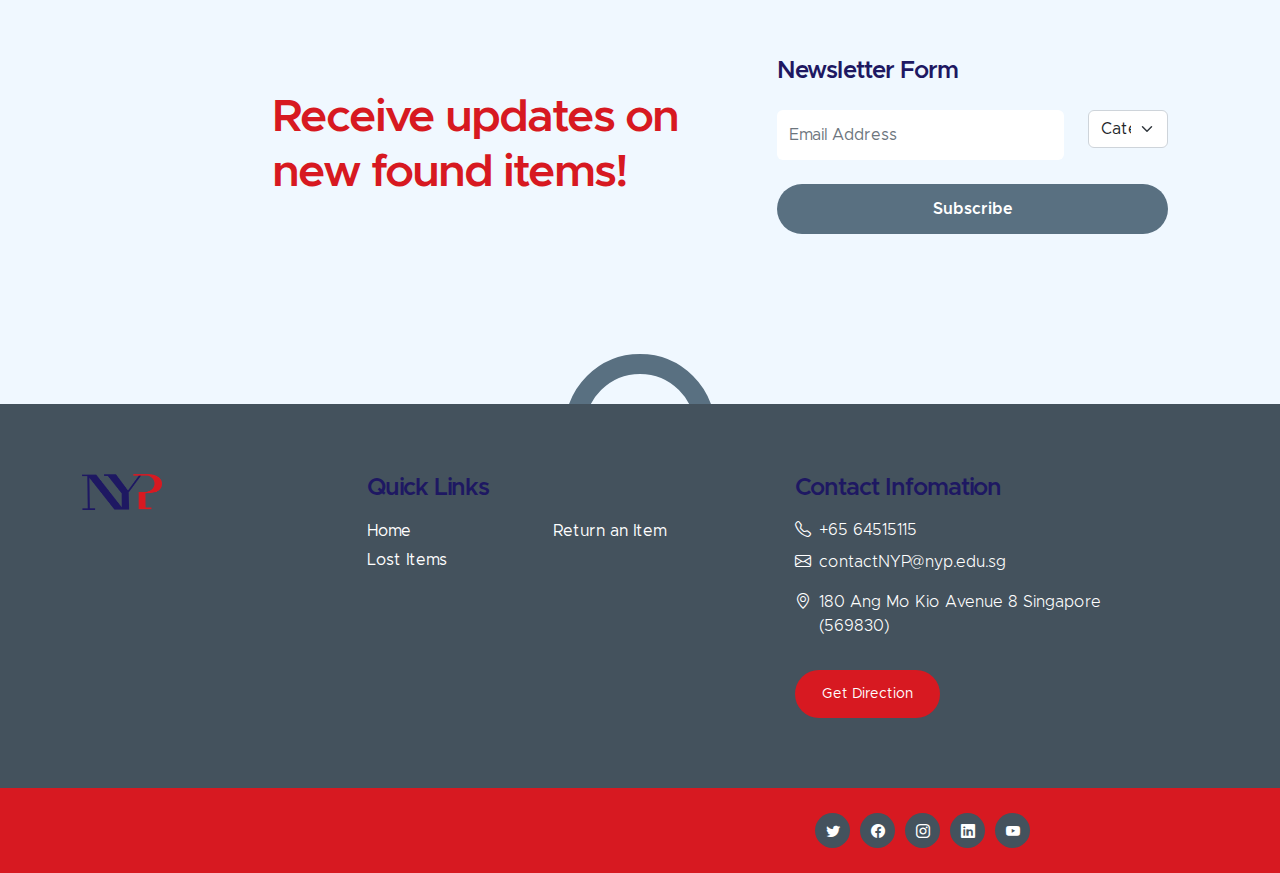
==== commit 06378598: "Part3" ====
--- a/index.html
+++ b/index.html
@@ -182,9 +182,31 @@
                         <div class="col-lg-5 col-12">
                             <form class="custom-form subscribe-form" id="subscribeForm">
                                 <h5 class="mb-4">Newsletter Form</h5>
-
-                                <input type="email" name="subscribe-email" id="subscribe-email" pattern="[^ @]*@[^ @]*" class="form-control" placeholder="Email Address" required>
-
+                                <div class="row">
+                                    <div class="col-9">
+                                        <input type="email" name="subscribe-email" id="subscribe-email" pattern="[^ @]*@[^ @]*" class="form-control" placeholder="Email Address" required>
+                                    </div>
+                                    <div class="col-3">
+                                        <select class="form-select" id="category">
+                                            <option selected>Category</option>
+                                            <option value="Animals and Pets">Animals and Pets</option>
+                                            <option value="Apparel and Accessories">Apparel and Accessories</option>
+                                            <option value="Beauty and Personal Care">Beauty and Personal Care</option>
+                                            <option value="Education">Education</option>
+                                            <option value="Everyday Objects">Everyday Objects</option>
+                                            <option value="Furniture and Furnishings">Furniture and Furnishings</option>
+                                            <option value="Food and Beverage">Food and Beverage</option>
+                                            <option value="Health and Fitness">Health and Fitness</option>
+                                            <option value="Kitchen and Dining">Kitchen and Dining</option>
+                                            <option value="Medical">Medical</option>
+                                            <option value="Offices and Workspaces">Offices and Workspaces</option>
+                                            <option value="Sports">Sports</option>
+                                            <option value="Technology and Computing">Technology and Computing</option>
+                                            <option value="Text and Documents">Text and Documents</option>
+                                            <option value="Toys and Gaming">Toys and Gaming</option>
+                                        </select>
+                                    </div>
+                                </div>
                                 <div class="col-lg-12 col-12">
                                     <button id="submitbtn" type="submit" class="form-control">Subscribe</button>
                                 </div>
@@ -295,7 +317,8 @@
                 url = `https://v4eg7ltje0.execute-api.us-east-1.amazonaws.com/prod/subscribe`
                 $("#submitbtn").html(`<div class="spinner-border text-primary" role="status"></div>`)
                 email_data = {
-                    "Email": $("#subscribe-email").val()
+                    "Email": $("#subscribe-email").val(),
+                    "Category": $("#category").val()
                 }
                 $.ajax({
                     url: url,
